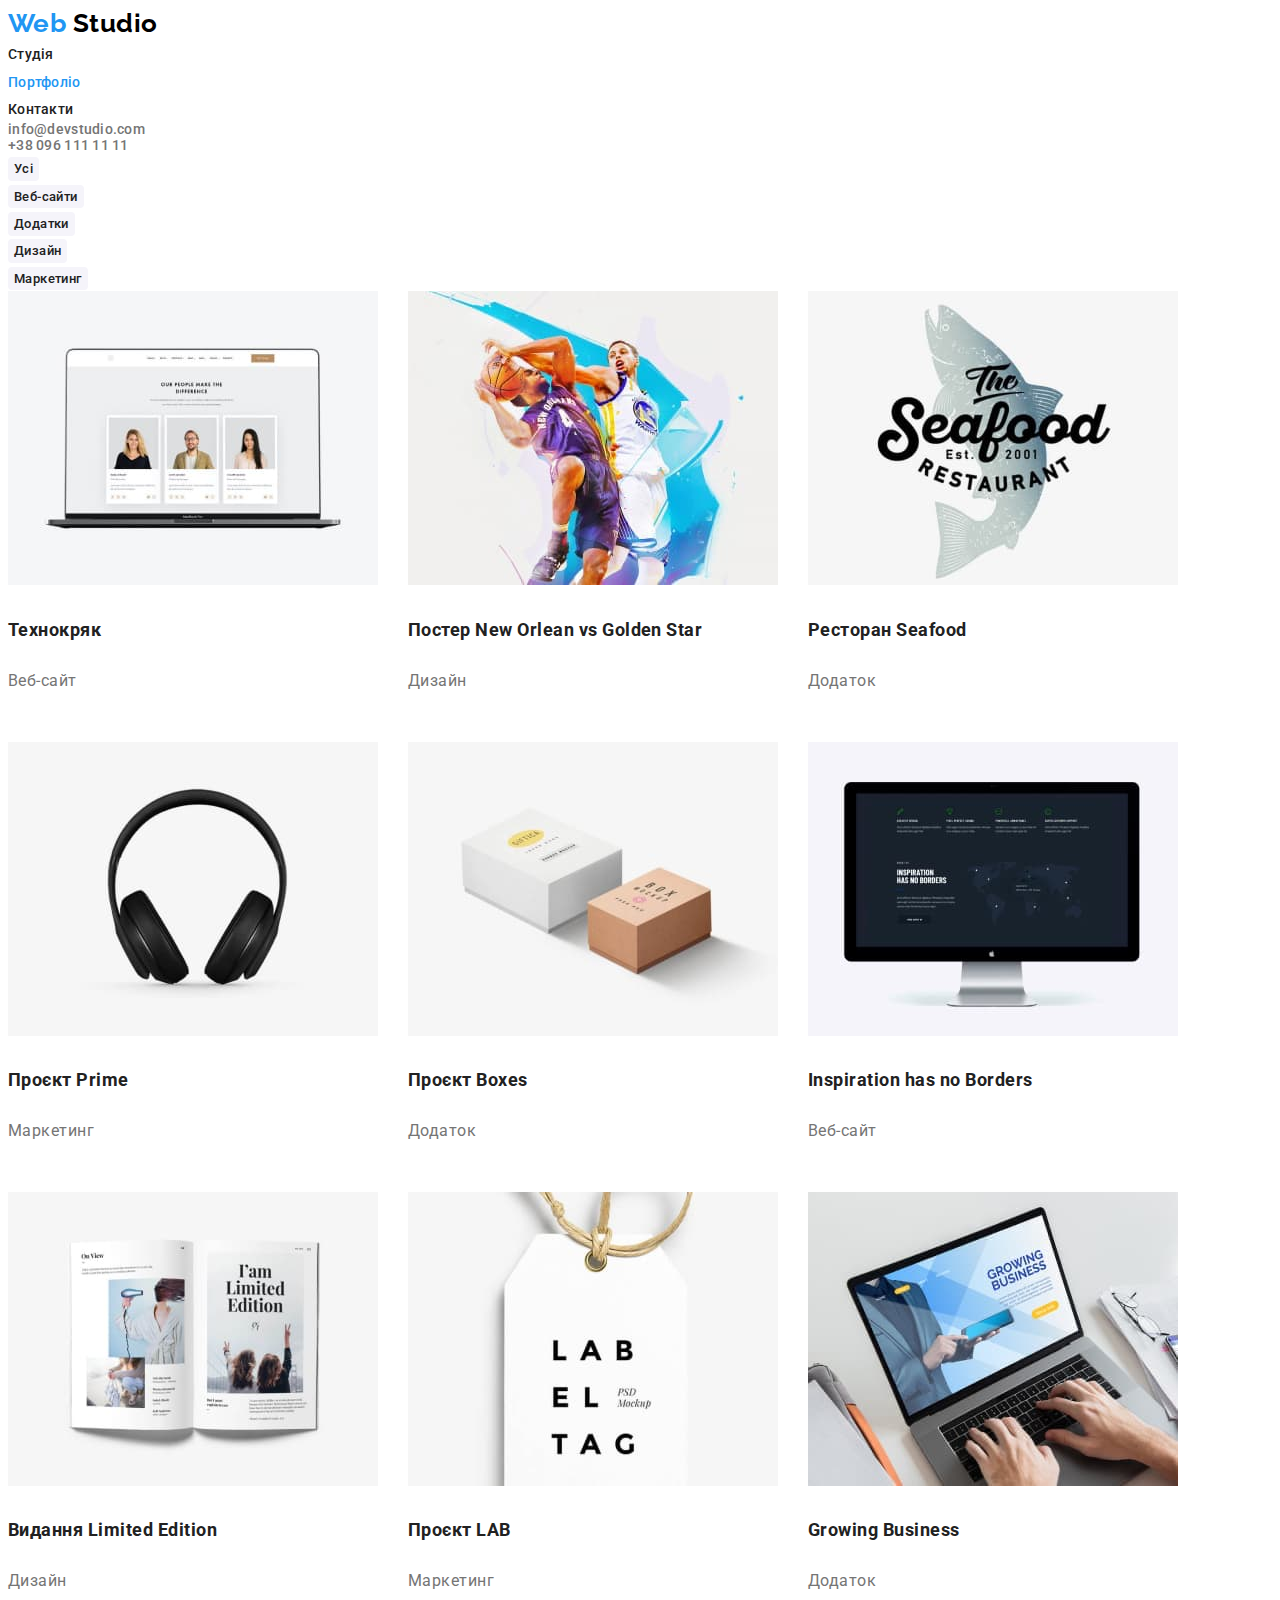
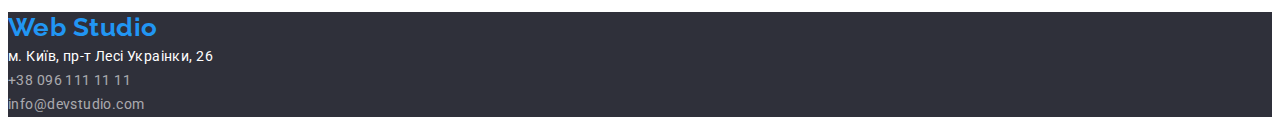
==== portfolio.html @ 9c24e6f2 "add files from hw-02" ====
<!DOCTYPE html>
<html lang="uk">
  <head>
    <meta charset="UTF-8" />
    <meta http-equiv="X-UA-Compatible" content="IE=edge" />
    <meta name="viewport" content="width=device-width, initial-scale=1.0" />
    <title>Web Studio</title>
    <link rel="stylesheet" href="./css/styles.css" />
    <link rel="preconnect" href="https://fonts.googleapis.com" />
    <link rel="preconnect" href="https://fonts.gstatic.com" crossorigin />
    <link
      href="https://fonts.googleapis.com/css2?family=Raleway:wght@700&family=Roboto:wght@400;500;700;900&display=swap"
      rel="stylesheet" />
  </head>

  <body>
    <header>
      <nav class="portfolio-main-nav">
        <a href="./index.html" lang="en" class="logo link">
          Web
          <span class="logo-header">Studio</span>
        </a>
        <ul class="main-nav list">
          <li>
            <a href="./index.html" class="nav-link link">Студія</a>
          </li>
          <li>
            <a href="./portfolio.html" class="nav-link link current">
              Портфоліо
            </a>
          </li>
          <li>
            <a href="#" class="nav-link link">Контакти</a>
          </li>
        </ul>
      </nav>
      <ul class="header-contacts list">
        <li>
          <a
            href="mailto:info@devstudio.com"
            lang="en"
            class="header-contacts link">
            info@devstudio.com
          </a>
        </li>
        <li>
          <a href="tel:+380961111111" class="header-contacts link">
            +38 096 111 11 11
          </a>
        </li>
      </ul>
    </header>

    <main>
      <!-- Nav-buttons -->
      <section>
        <h2 class="visually-hidden">Пошук за категоріями</h2>
        <ul class="list">
          <li><button type="button" class="nav-buttons">Усі</button></li>
          <li><button type="button" class="nav-buttons">Веб-сайти</button></li>
          <li><button type="button" class="nav-buttons">Додатки</button></li>
          <li><button type="button" class="nav-buttons">Дизайн</button></li>
          <li><button type="button" class="nav-buttons">Маркетинг</button></li>
        </ul>
      </section>

      <!-- Poftfolio items -->
      <section class="items">
        <h2 class="visually-hidden">Категорії портфоліо</h2>
        <ul class="list card-items">
          <li>
            <img
              src="./images/technokryak.jpg"
              alt="Відкрита сторінка веб сайту на екрані ноутбука"
              width="370" />
            <h3 class="items-title">Технокряк</h3>
            <p class="items-description">Веб-сайт</p>
          </li>
          <li>
            <img
              src="./images/poster_new_orlean.jpg"
              alt="Два баскетболісти в процесі гри"
              width="370" />
            <h3 class="items-title">Постер New Orlean vs Golden Star</h3>
            <p class="items-description">Дизайн</p>
          </li>
          <li>
            <img
              src="./images/seafood.jpg"
              alt="Логотип ресторану морської кухні"
              width="370" />
            <h3 class="items-title">Ресторан Seafood</h3>
            <p class="items-description">Додаток</p>
          </li>
          <li>
            <img src="./images/prime.jpg" alt="Навушники" width="370" />
            <h3 class="items-title">Проєкт Prime</h3>
            <p class="items-description">Маркетинг</p>
          </li>
          <li>
            <img src="./images/boxes.jpg" alt="Дві коробки" width="370" />
            <h3 class="items-title">Проєкт Boxes</h3>
            <p class="items-description">Додаток</p>
          </li>
          <li>
            <img
              src="./images/inspiration.jpg"
              alt="Веб-сайт на екрані ком'ютера"
              width="370" />
            <h3 class="items-title">Inspiration has no Borders</h3>
            <p class="items-description">Веб-сайт</p>
          </li>
          <li>
            <img
              src="./images/limited_edition.jpg"
              alt="Відкрита книга з картинками і текстом"
              width="370" />
            <h3 class="items-title">Видання Limited Edition</h3>
            <p class="items-description">Дизайн</p>
          </li>
          <li>
            <img src="./images/lab.jpg" alt="Брелок" width="370" />
            <h3 class="items-title">Проєкт LAB</h3>
            <p class="items-description">Маркетинг</p>
          </li>
          <li>
            <img
              src="./images/growing_business.jpg"
              alt="Руки на клавіатурі ноутбука"
              width="370" />
            <h3 class="items-title">Growing Business</h3>
            <p class="items-description">Додаток</p>
          </li>
        </ul>
      </section>
    </main>

    <!-- Footer -->
    <footer class="footer">
      <a href="./index.html" lang="en" class="logo link">
        Web
        <span class="logo-footer">Studio</span>
      </a>
      <address>
        <ul class="footer-contacts list">
          <li>
            <a
              href="https://goo.gl/maps/CPtrU1FHBa2aNyZL9"
              target="_blank"
              rel="noopener noreferrer nofollow"
              class="footer-contacts link">
              <span class="adress-footer">м. Київ, пр-т Лесі Украінки, 26</span>
            </a>
          </li>
          <li>
            <a href="tel:+380961111111" class="footer-contacts link">
              +38 096 111 11 11
            </a>
          </li>
          <li>
            <a
              href="mailto:info@devstudio.com"
              lang="en"
              class="footer-contacts link">
              info@devstudio.com
            </a>
          </li>
        </ul>
      </address>
    </footer>
  </body>
</html>
---- css/styles.css ----
:root {
    /* colors */
    --acsent-color: #2196F3;
    --main-text-color: #757575;
    --secondary-text-color: #212121;
    --white-color: #FFFFFF;
    --black-color: #000000;
    --footer-contacts-color: rgba(255, 255, 255, 0.6);
    --hero-button-acsent: #188CE8;
    --hero-button-shadow: 0px 4px 4px rgba(0, 0, 0, 0.15); 
    --portfolio-nav-buttons-shadow: 0px 3px 1px rgba(0, 0, 0, 0.1),
    0px 1px 2px rgba(0, 0, 0, 0.08), 0px 2px 2px rgba(0, 0, 0, 0.12);
    /* background-colors */
    --main-bgr: #FFFFFF;
    --secondary-bgr: #F5F4FA;
    --hero-bgr: #2F303A;
    /* primery fonts */
    --primery-fonts: 'Roboto', sans-serif;
    --logo-fonts: 'Raleway', sans-serif;
}

.link {
    font-style: normal;
    text-decoration: none;
    color: var(--secondary-text-color);
}

.list {
    list-style: none;
    padding: 0;
    margin: 0;
}

body {
    background-color: var(--main-bgr);
    color: var(--main-text-color);
    font-family: var(--primery-fonts);
    font-size: 16px;
    line-height: 1.71;
    letter-spacing: 0.03em;
}

/* Logo */
.logo {
    color: var(--acsent-color);
    font-family: var(--logo-fonts);
    font-weight: 700;
    font-size: 26px;
    line-height: 1.19;
    text-decoration: none;
}

.logo-header {
    color: var(--black-color);
}
/* Navigation Heder */

.nav-link {
    font-family: var(--primery-fonts);
    font-weight: 500;
    font-size: 14px;
    line-height: 1.14;
    letter-spacing: 0.02em;
}

.header-contacts {
    font-family: var(--primery-fonts);
    font-weight: 500;
    font-size: 14px;
    line-height: 1.14;
    letter-spacing: 0.02em;
    color: var(--main-text-color);
    cursor: pointer;
}

.nav-link:hover,
.nav-link:focus,
.header-contacts:focus,
.header-contacts:hover {
    color: var(--acsent-color);
}

.current {
    color: var(--acsent-color);
}

/* Hero */
.hero {
    background-color: var(--hero-bgr);
}

.hero-tittle {
    font-weight: 900;
    font-size: 44px;
    line-height: 1.36;
    text-align: center;
    letter-spacing: 0.06em;
    text-transform: uppercase;
    color: var(--white-color);
}

.hero-button {
    color: var(--white-color);
    font-family: var(--primery-fonts);
    letter-spacing: 0.03em;
    line-height: 1.9;

    background: var(--acsent-color);
    box-shadow: var(--hero-button-shadow);
    border-radius: 4px;
    border: none;
    cursor: pointer;
}

.hero-button:hover,
.hero-button:focus,
.hero-button:active {
    background: var(--hero-button-acsent);
    box-shadow: var(--hero-button-shadow);
    border-radius: 4px;
}

/* < !--Preferences --> */
.visually-hidden {
    position: absolute;
    white-space: nowrap;
    width: 1px;
    height: 1px;
    overflow: hidden;
    border: 0;
    padding: 0;
    clip: rect(0 0 0 0);
    clip-path: inset(50%);
    margin: -1px;
}

.preferences-title {
    font-size: 14px;
    line-height: 1.14;
    text-transform: uppercase;
    color: var(--secondary-text-color);
}

.preferences-details {
    font-size: 14px;
}

.prferences-list,
.projects-list,
.team-list {
    display: flex;
    flex-wrap: wrap;
    gap: 30px;
}

/* our-team section */
.team {
    background-color: var(--secondary-bgr);
}

.projects-title,
.team-title {
    font-size: 36px;
    text-align: center;
    color: var(--secondary-text-color);
}

.name {
    font-weight: 500;
    line-height: 1.19;
    color: var(--secondary-text-color);
}

.position {
    line-height: 1.19;
    color: var(--main-text-color);
}

.footer {
    background-color: var(--hero-bgr);
}

.footer-contacts {
    font-family: var(--primery-fonts);
    font-weight: 400;
    font-size: 14px;
    line-height: 1.71;
    letter-spacing: 0.03em;
    color: var(--footer-contacts-color);
    text-decoration: none;
    list-style: none;
}

.footer-contacts:hover,
.footer-contacts:focus {
    color: var(--acsent-color);
}

.adress-footer {
    color: var(--white-color);
}

.adress-footer:hover,
.adress-footer:focus {
    color: var(--acsent-color);
}

/* Portfolio page */
.portfolio-main-nav,
.header-contacts {
    background-color: var(--white-color);
}

.nav-buttons {
    font-family: var(--primery-fonts);
    font-weight: 500;
    line-height: 1.62;
    letter-spacing: 0.03em;
    color: var(--secondary-text-color);
    background: var(--secondary-bgr);
    border: none;
    border-radius: 4px;
}

.nav-buttons:hover,
.nav-buttons:focus {
    background-color: var(--acsent-color);
    color: var(--white-color);
    box-shadow: var(--portfolio-nav-buttons-shadow);
    border-radius: 4px;
}

.items-title {
    font-size: 18px;
    line-height: 2;
    color: var(--secondary-text-color);
}

.items-description {
    line-height: 1.88;
}

.card-items {
    display: flex;
    flex-wrap: wrap;
    gap: 30px;
}
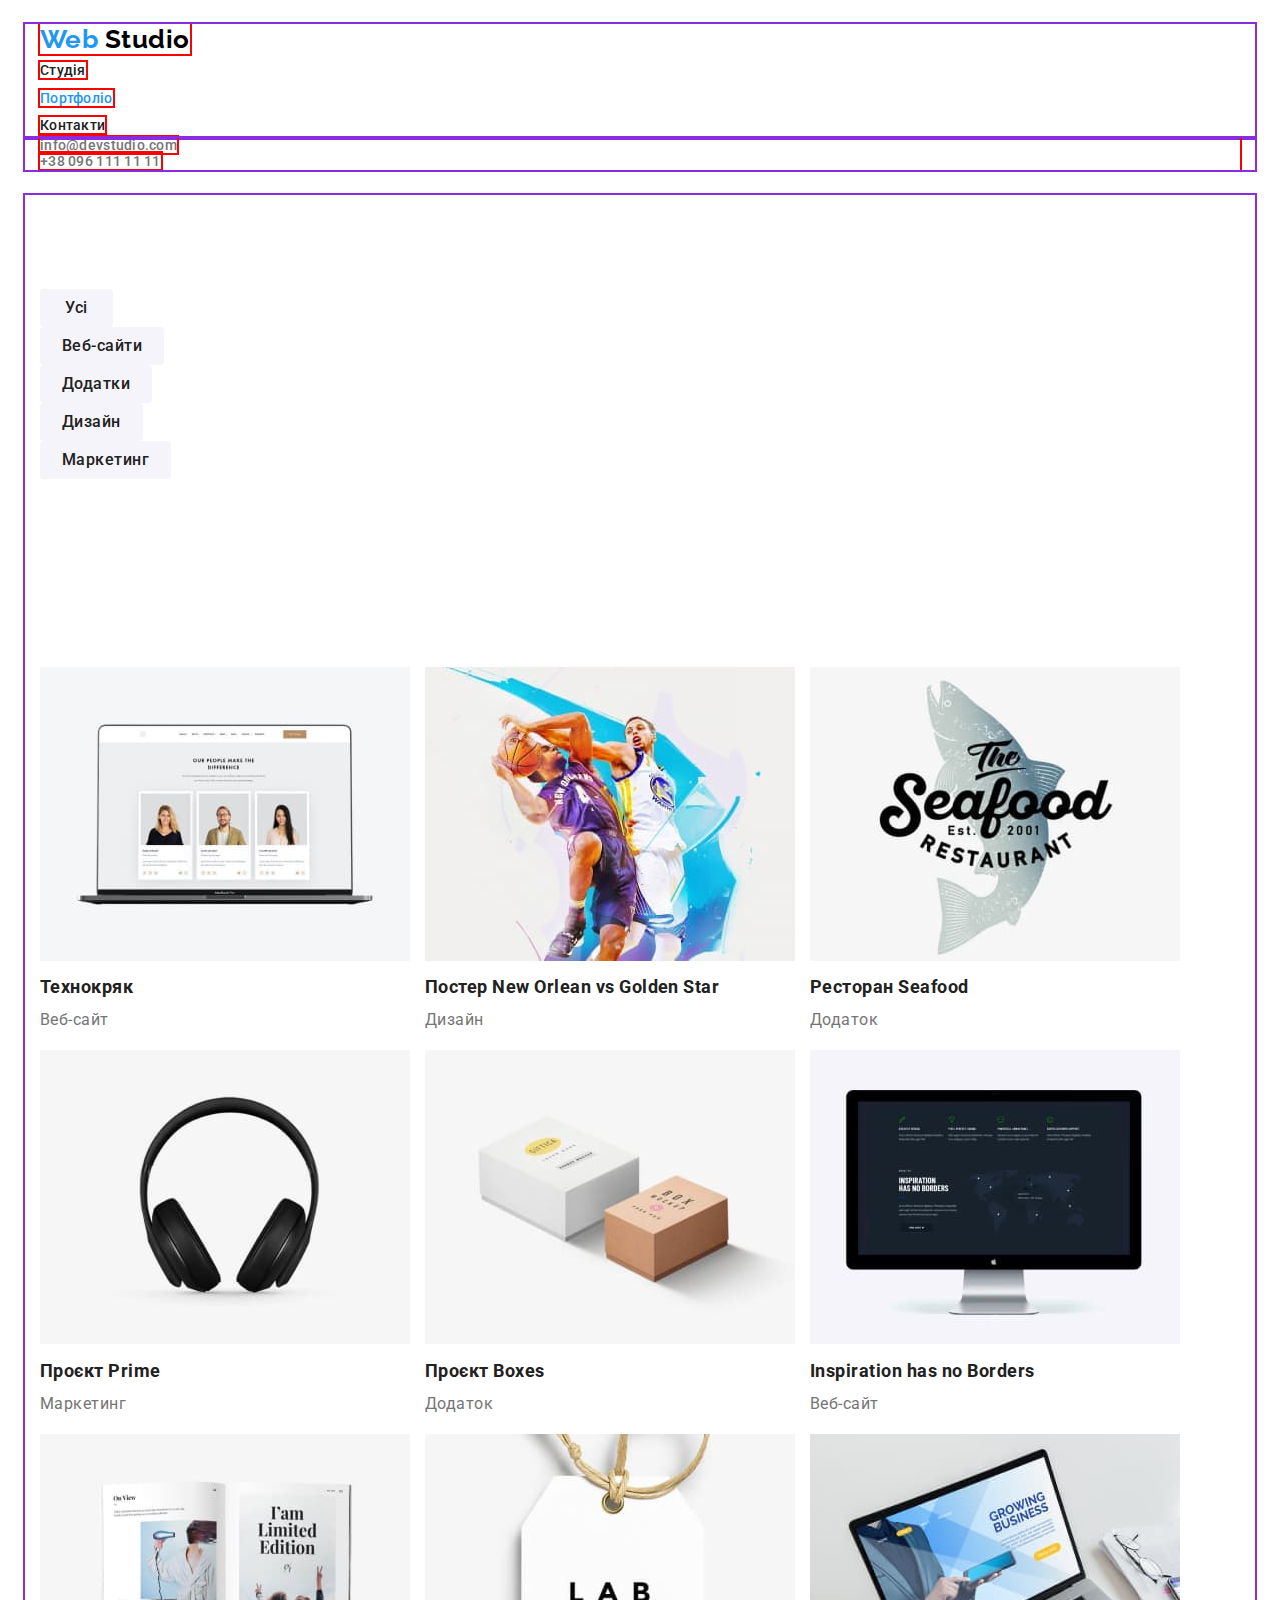
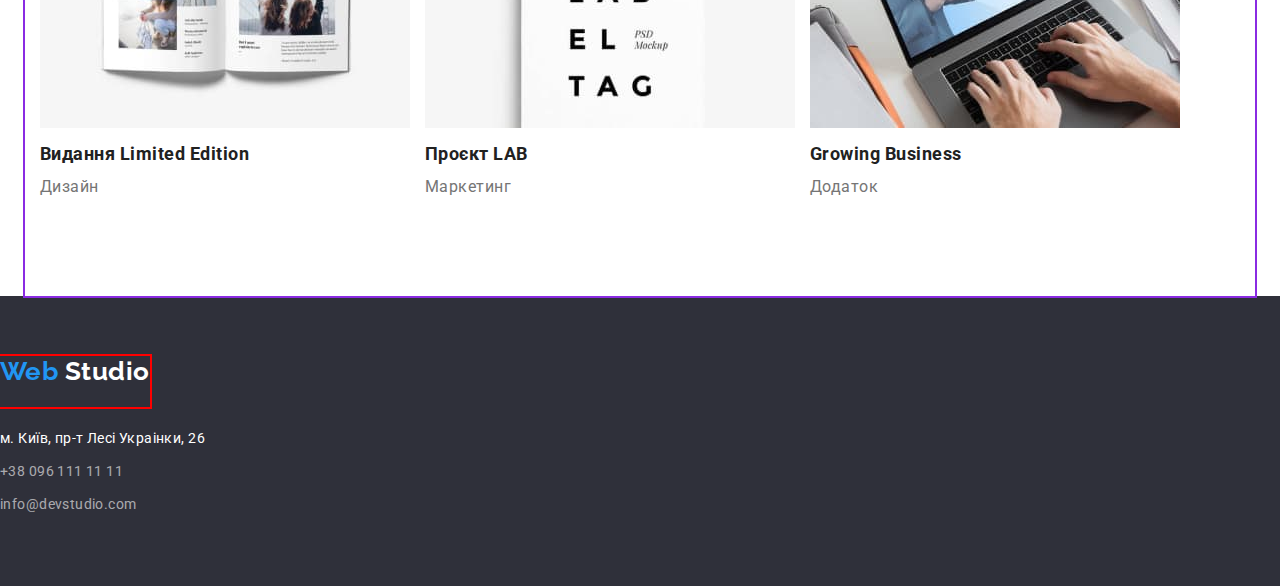
==== commit c0d8a206: "add correct mar&pad for 1st.page" ====
--- a/portfolio.html
+++ b/portfolio.html
@@ -5,16 +5,18 @@
     <meta http-equiv="X-UA-Compatible" content="IE=edge" />
     <meta name="viewport" content="width=device-width, initial-scale=1.0" />
     <title>Web Studio</title>
-    <link rel="stylesheet" href="./css/styles.css" />
     <link rel="preconnect" href="https://fonts.googleapis.com" />
     <link rel="preconnect" href="https://fonts.gstatic.com" crossorigin />
     <link
       href="https://fonts.googleapis.com/css2?family=Raleway:wght@700&family=Roboto:wght@400;500;700;900&display=swap"
       rel="stylesheet" />
+      <link rel="stylesheet" href="https://cdnjs.cloudflare.com/ajax/libs/modern-normalize/1.1.0/modern-normalize.min.css">
+      <link rel="stylesheet" href="./css/styles.css" />
   </head>
 
   <body>
-    <header>
+    <header class="pade-header">
+      <div class="container">
       <nav class="portfolio-main-nav">
         <a href="./index.html" lang="en" class="logo link">
           Web
@@ -34,6 +36,8 @@
           </li>
         </ul>
       </nav>
+    </div>
+    <div class="container">
       <ul class="header-contacts list">
         <li>
           <a
@@ -49,11 +53,13 @@
           </a>
         </li>
       </ul>
+    </div>
     </header>
 
+    <div class="container">
     <main>
       <!-- Nav-buttons -->
-      <section>
+      <section class="section">
         <h2 class="visually-hidden">Пошук за категоріями</h2>
         <ul class="list">
           <li><button type="button" class="nav-buttons">Усі</button></li>
@@ -65,7 +71,7 @@
       </section>
 
       <!-- Poftfolio items -->
-      <section class="items">
+      <section class="items section">
         <h2 class="visually-hidden">Категорії портфоліо</h2>
         <ul class="list card-items">
           <li>
@@ -134,13 +140,15 @@
         </ul>
       </section>
     </main>
+  </div>
 
     <!-- Footer -->
     <footer class="footer">
-      <a href="./index.html" lang="en" class="logo link">
+      <a href="./index.html" lang="en" class="logo link footer-log">
         Web
-        <span class="logo-footer">Studio</span>
+        <span class="logo-footer footer-log">Studio</span>
       </a>
+
       <address>
         <ul class="footer-contacts list">
           <li>
--- a/css/styles.css
+++ b/css/styles.css
@@ -17,6 +17,18 @@
     /* primery fonts */
     --primery-fonts: 'Roboto', sans-serif;
     --logo-fonts: 'Raleway', sans-serif;
+    --person-card-shedow: 0px 1px 3px rgba(0, 0, 0, 0.12), 0px 1px 1px rgba(0, 0, 0, 0.14), 0px 2px 1px rgba(0, 0, 0, 0.2);
+}
+h1,
+h2,
+h3,
+h4,
+h5,
+h6,
+p,
+ul {
+   margin: 0;
+   padding: 0;
 }
 
 .link {
@@ -27,8 +39,6 @@
 
 .list {
     list-style: none;
-    padding: 0;
-    margin: 0;
 }
 
 body {
@@ -39,8 +49,26 @@
     line-height: 1.71;
     letter-spacing: 0.03em;
 }
+.container {
+    width: 1230px;
+    padding-left: 15px;
+    padding-right: 15px;
+    margin: 0 auto;
+    outline: 2px solid blueviolet;
+}
+.section {
+    padding-top: 94px;
+    padding-bottom: 94px;
+}
+.section-no-padding {
+    padding-top: 0px;
+    padding-bottom: 66px;
+}
 
 /* Logo */
+.pade-header{
+    padding: 24px 0 25px;}
+
 .logo {
     color: var(--acsent-color);
     font-family: var(--logo-fonts);
@@ -48,11 +76,16 @@
     font-size: 26px;
     line-height: 1.19;
     text-decoration: none;
+    outline: 2px solid red;
 }
 
 .logo-header {
     color: var(--black-color);
 }
+
+.logo-footer {
+    color: var(--main-bgr);
+}
 /* Navigation Heder */
 
 .nav-link {
@@ -61,6 +94,7 @@
     font-size: 14px;
     line-height: 1.14;
     letter-spacing: 0.02em;
+    outline: 2px solid red;
 }
 
 .header-contacts {
@@ -71,6 +105,7 @@
     letter-spacing: 0.02em;
     color: var(--main-text-color);
     cursor: pointer;
+    outline: 2px solid red;
 }
 
 .nav-link:hover,
@@ -87,23 +122,28 @@
 /* Hero */
 .hero {
     background-color: var(--hero-bgr);
+    text-align: center;
 }
 
 .hero-tittle {
+    margin-bottom: 30px;
     font-weight: 900;
     font-size: 44px;
     line-height: 1.36;
-    text-align: center;
     letter-spacing: 0.06em;
     text-transform: uppercase;
     color: var(--white-color);
 }
 
 .hero-button {
+    padding: 10px 32px;
+    min-width: 216px;
+    display: inline-block;
     color: var(--white-color);
     font-family: var(--primery-fonts);
-    letter-spacing: 0.03em;
+    letter-spacing: 0.06em;
     line-height: 1.9;
+    text-align: center;
 
     background: var(--acsent-color);
     box-shadow: var(--hero-button-shadow);
@@ -135,6 +175,7 @@
 }
 
 .preferences-title {
+    margin-bottom: 10px;
     font-size: 14px;
     line-height: 1.14;
     text-transform: uppercase;
@@ -160,24 +201,49 @@
 
 .projects-title,
 .team-title {
+    margin-bottom: 50px;
     font-size: 36px;
     text-align: center;
     color: var(--secondary-text-color);
 }
 
+.container-personal-card {
+padding-bottom: 30px;
+width: 270px;
+height: 368px;
+background: var(--main-bgr);
+box-shadow: var(--person-card-shedow);
+border-radius: 0px 0px 4px 4px;
+}
+
+.container-personal-card img{
+    margin-bottom: 30px;
+}
+
 .name {
+    margin-bottom: 10px;
     font-weight: 500;
     line-height: 1.19;
+    text-align: center;
     color: var(--secondary-text-color);
 }
 
 .position {
     line-height: 1.19;
+    text-align: center;
     color: var(--main-text-color);
 }
 
 .footer {
+    padding: 60px 0 60px;
     background-color: var(--hero-bgr);
+}
+.footer-log {
+    display: inline-block;
+    margin-bottom: 20px;
+}
+.footer-contacts.list li {
+    margin-bottom: 9px;
 }
 
 .footer-contacts {
@@ -212,11 +278,16 @@
 }
 
 .nav-buttons {
+    padding: 6px 22px;
+    min-width: 73px;
+    display: inline-block;
     font-family: var(--primery-fonts);
     font-weight: 500;
+    font-size: 16px;
     line-height: 1.62;
     letter-spacing: 0.03em;
     color: var(--secondary-text-color);
+    text-align: center;
     background: var(--secondary-bgr);
     border: none;
     border-radius: 4px;
@@ -224,6 +295,7 @@
 
 .nav-buttons:hover,
 .nav-buttons:focus {
+    padding: 6px 25px;
     background-color: var(--acsent-color);
     color: var(--white-color);
     box-shadow: var(--portfolio-nav-buttons-shadow);
@@ -243,5 +315,5 @@
 .card-items {
     display: flex;
     flex-wrap: wrap;
-    gap: 30px;
+    gap: 15px;
 }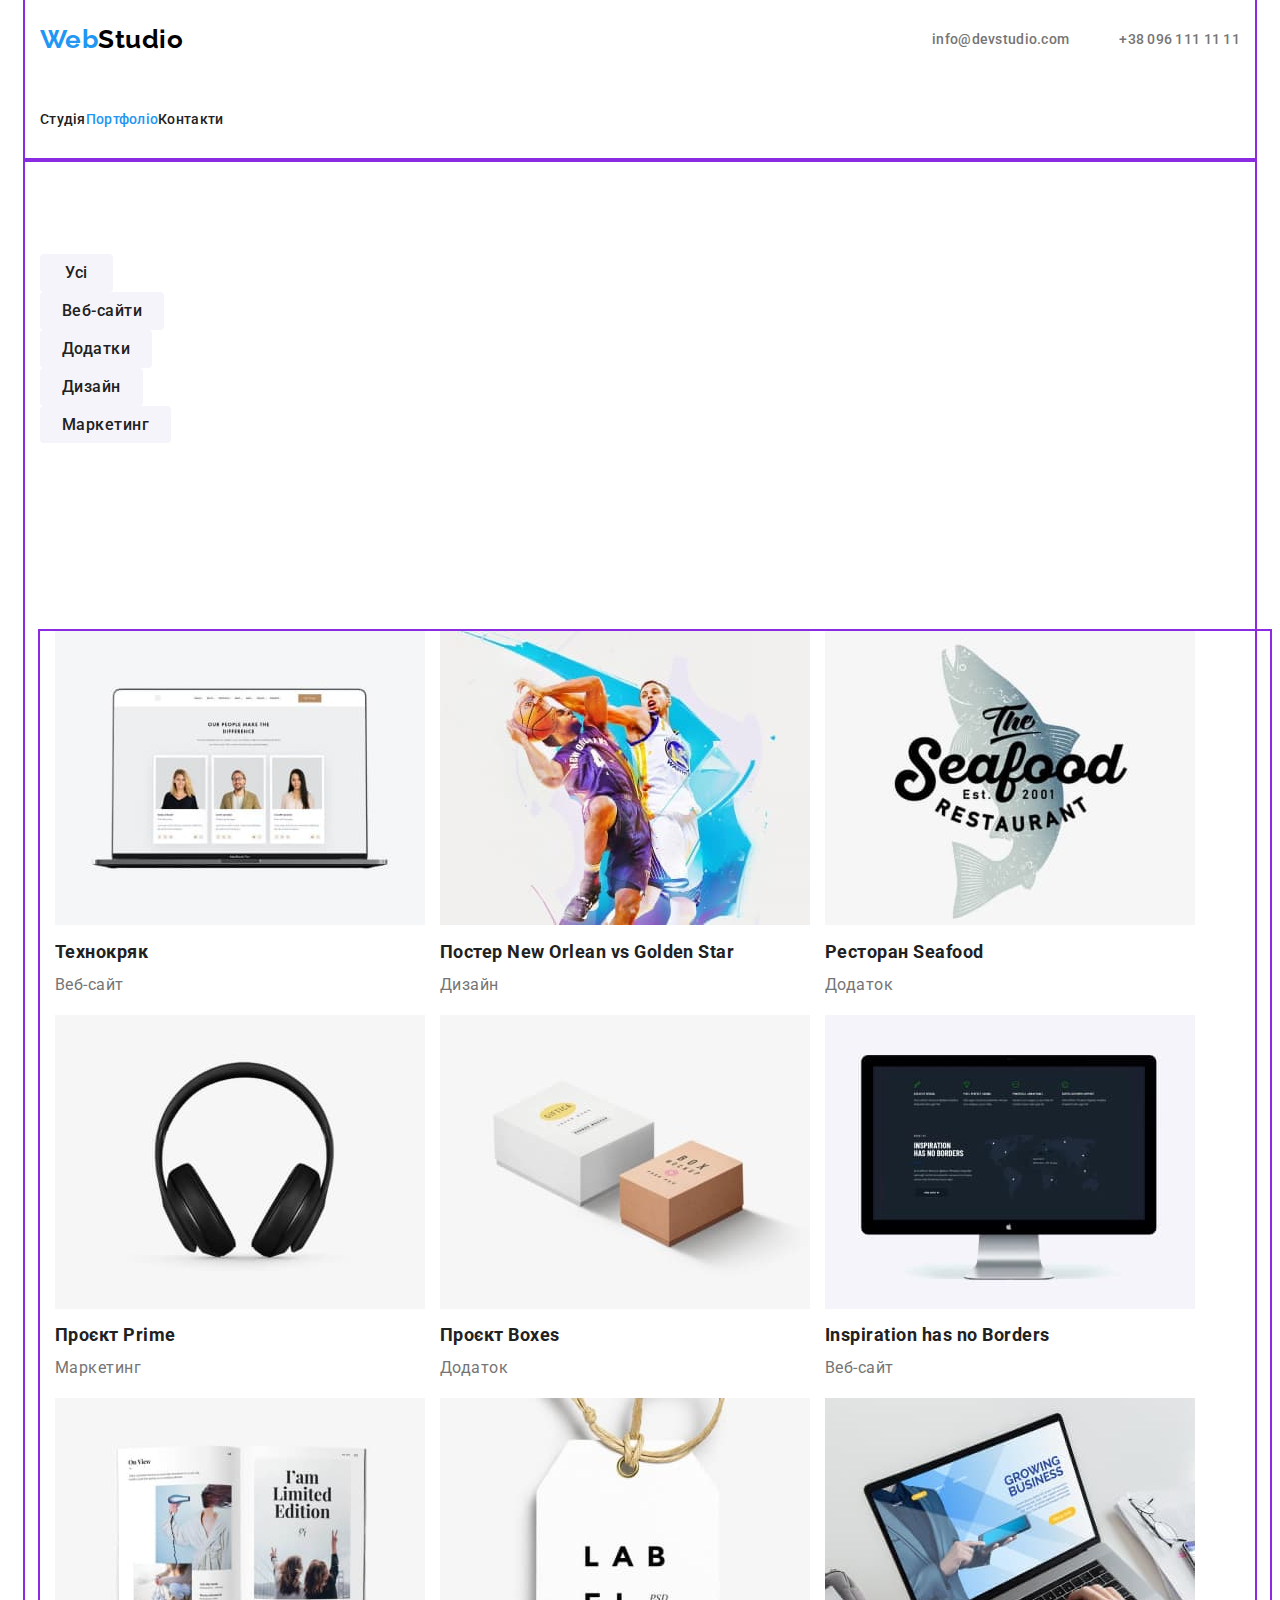
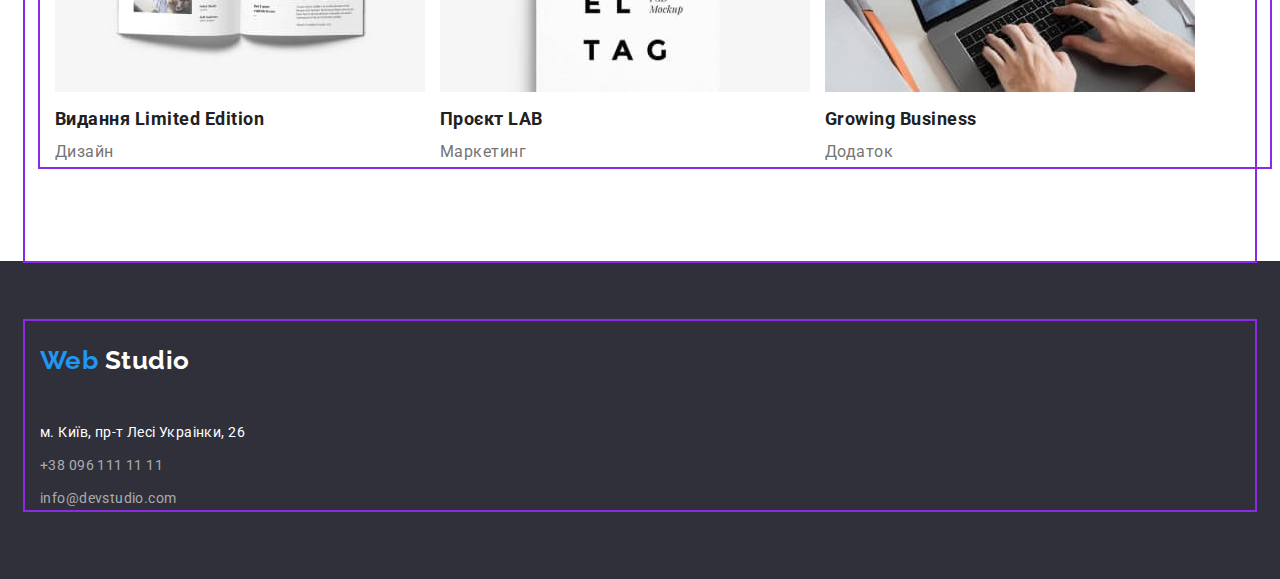
==== commit 6256b0ea: "added flex stale for 1-st page" ====
--- a/portfolio.html
+++ b/portfolio.html
@@ -16,7 +16,7 @@
 
   <body>
     <header class="pade-header">
-      <div class="container">
+      <div class="container main-nav">
       <nav class="portfolio-main-nav">
         <a href="./index.html" lang="en" class="logo link">
           Web
@@ -36,19 +36,15 @@
           </li>
         </ul>
       </nav>
-    </div>
-    <div class="container">
+    
       <ul class="header-contacts list">
-        <li>
-          <a
-            href="mailto:info@devstudio.com"
+        <li class="item"><a href="mailto:info@devstudio.com"
             lang="en"
             class="header-contacts link">
             info@devstudio.com
           </a>
         </li>
-        <li>
-          <a href="tel:+380961111111" class="header-contacts link">
+        <li class="item"><a href="tel:+380961111111" class="header-contacts link">
             +38 096 111 11 11
           </a>
         </li>
@@ -72,6 +68,7 @@
 
       <!-- Poftfolio items -->
       <section class="items section">
+        <div class="container">
         <h2 class="visually-hidden">Категорії портфоліо</h2>
         <ul class="list card-items">
           <li>
@@ -138,17 +135,18 @@
             <p class="items-description">Додаток</p>
           </li>
         </ul>
+      </div>
       </section>
     </main>
   </div>
 
     <!-- Footer -->
     <footer class="footer">
+      <div class="container">
       <a href="./index.html" lang="en" class="logo link footer-log">
         Web
-        <span class="logo-footer footer-log">Studio</span>
+        <span class="logo-footer">Studio</span>
       </a>
-
       <address>
         <ul class="footer-contacts list">
           <li>
@@ -175,6 +173,7 @@
           </li>
         </ul>
       </address>
+    </div>
     </footer>
   </body>
 </html>
--- a/css/styles.css
+++ b/css/styles.css
@@ -5,6 +5,7 @@
     --secondary-text-color: #212121;
     --white-color: #FFFFFF;
     --black-color: #000000;
+    --border-btm: #ECECEC;
     --footer-contacts-color: rgba(255, 255, 255, 0.6);
     --hero-button-acsent: #188CE8;
     --hero-button-shadow: 0px 4px 4px rgba(0, 0, 0, 0.15); 
@@ -56,48 +57,55 @@
     margin: 0 auto;
     outline: 2px solid blueviolet;
 }
+
 .section {
     padding-top: 94px;
     padding-bottom: 94px;
 }
-.section-no-padding {
-    padding-top: 0px;
-    padding-bottom: 66px;
-}
-
 /* Logo */
-.pade-header{
-    padding: 24px 0 25px;}
+.logo-container {
+    display: flex;
+    margin-right: 93px;
+}
 
 .logo {
+    display: flex;
+    padding-top: 24px;
+    padding-bottom: 25px;
+    
     color: var(--acsent-color);
     font-family: var(--logo-fonts);
     font-weight: 700;
     font-size: 26px;
     line-height: 1.19;
     text-decoration: none;
-    outline: 2px solid red;
 }
 
 .logo-header {
     color: var(--black-color);
 }
-
-.logo-footer {
-    color: var(--main-bgr);
-}
 /* Navigation Heder */
 
 .nav-link {
+    display: block;
+    padding-top: 32px;
+    padding-bottom: 32px;
+    
     font-family: var(--primery-fonts);
     font-weight: 500;
     font-size: 14px;
     line-height: 1.14;
     letter-spacing: 0.02em;
-    outline: 2px solid red;
+}
+.main-nav {
+    display: flex;
+}
+.main-nav .item:not(:last-child) {
+margin-right: 50px;
 }
 
 .header-contacts {
+    display: flex;
     font-family: var(--primery-fonts);
     font-weight: 500;
     font-size: 14px;
@@ -105,8 +113,8 @@
     letter-spacing: 0.02em;
     color: var(--main-text-color);
     cursor: pointer;
-    outline: 2px solid red;
-}
+}
+
 
 .nav-link:hover,
 .nav-link:focus,
@@ -117,6 +125,24 @@
 
 .current {
     color: var(--acsent-color);
+}
+
+.header-contacts.list .item:not(:last-child) {
+margin-right: 50px;
+}
+.header-contacts.list {
+    margin-left: auto;
+}
+.header-contacts.link {
+    display: block;
+    padding-top: 32px;
+    padding-bottom: 32px;
+}
+
+.main-nav-studio {
+    display: flex;
+    align-items: center;
+    border-bottom: 1px solid var(--border-btm);
 }
 
 /* Hero */
@@ -186,13 +212,36 @@
     font-size: 14px;
 }
 
-.prferences-list,
-.projects-list,
-.team-list {
+.list.prferences-list {
     display: flex;
     flex-wrap: wrap;
-    gap: 30px;
-}
+    margin-left: auto;
+    margin-right: auto;
+}
+
+.prferences-list .item {
+    width: 270px;
+    background-color: aqua;
+}
+.list.prferences-list .item:not(:last-child) {
+    margin-right: 30px;
+    }
+    /* Our-projects section */
+    .projects.section-no-padding {
+        padding-top: 0px;
+        padding-bottom: 66px;
+    }
+.list.projects-list {
+    display: flex;
+    flex-wrap: wrap;
+    margin-left: auto;
+    margin-right: auto;
+   
+}
+
+.list.projects-list .items:not(:last-child) {
+    margin-right: 30px;
+    }
 
 /* our-team section */
 .team {
@@ -238,6 +287,9 @@
     padding: 60px 0 60px;
     background-color: var(--hero-bgr);
 }
+.logo-footer {
+    color: var(--main-bgr);
+}
 .footer-log {
     display: inline-block;
     margin-bottom: 20px;
@@ -316,4 +368,7 @@
     display: flex;
     flex-wrap: wrap;
     gap: 15px;
-}+}
+.card-items:nth-child(3n) {
+    margin-right: 0;
+} 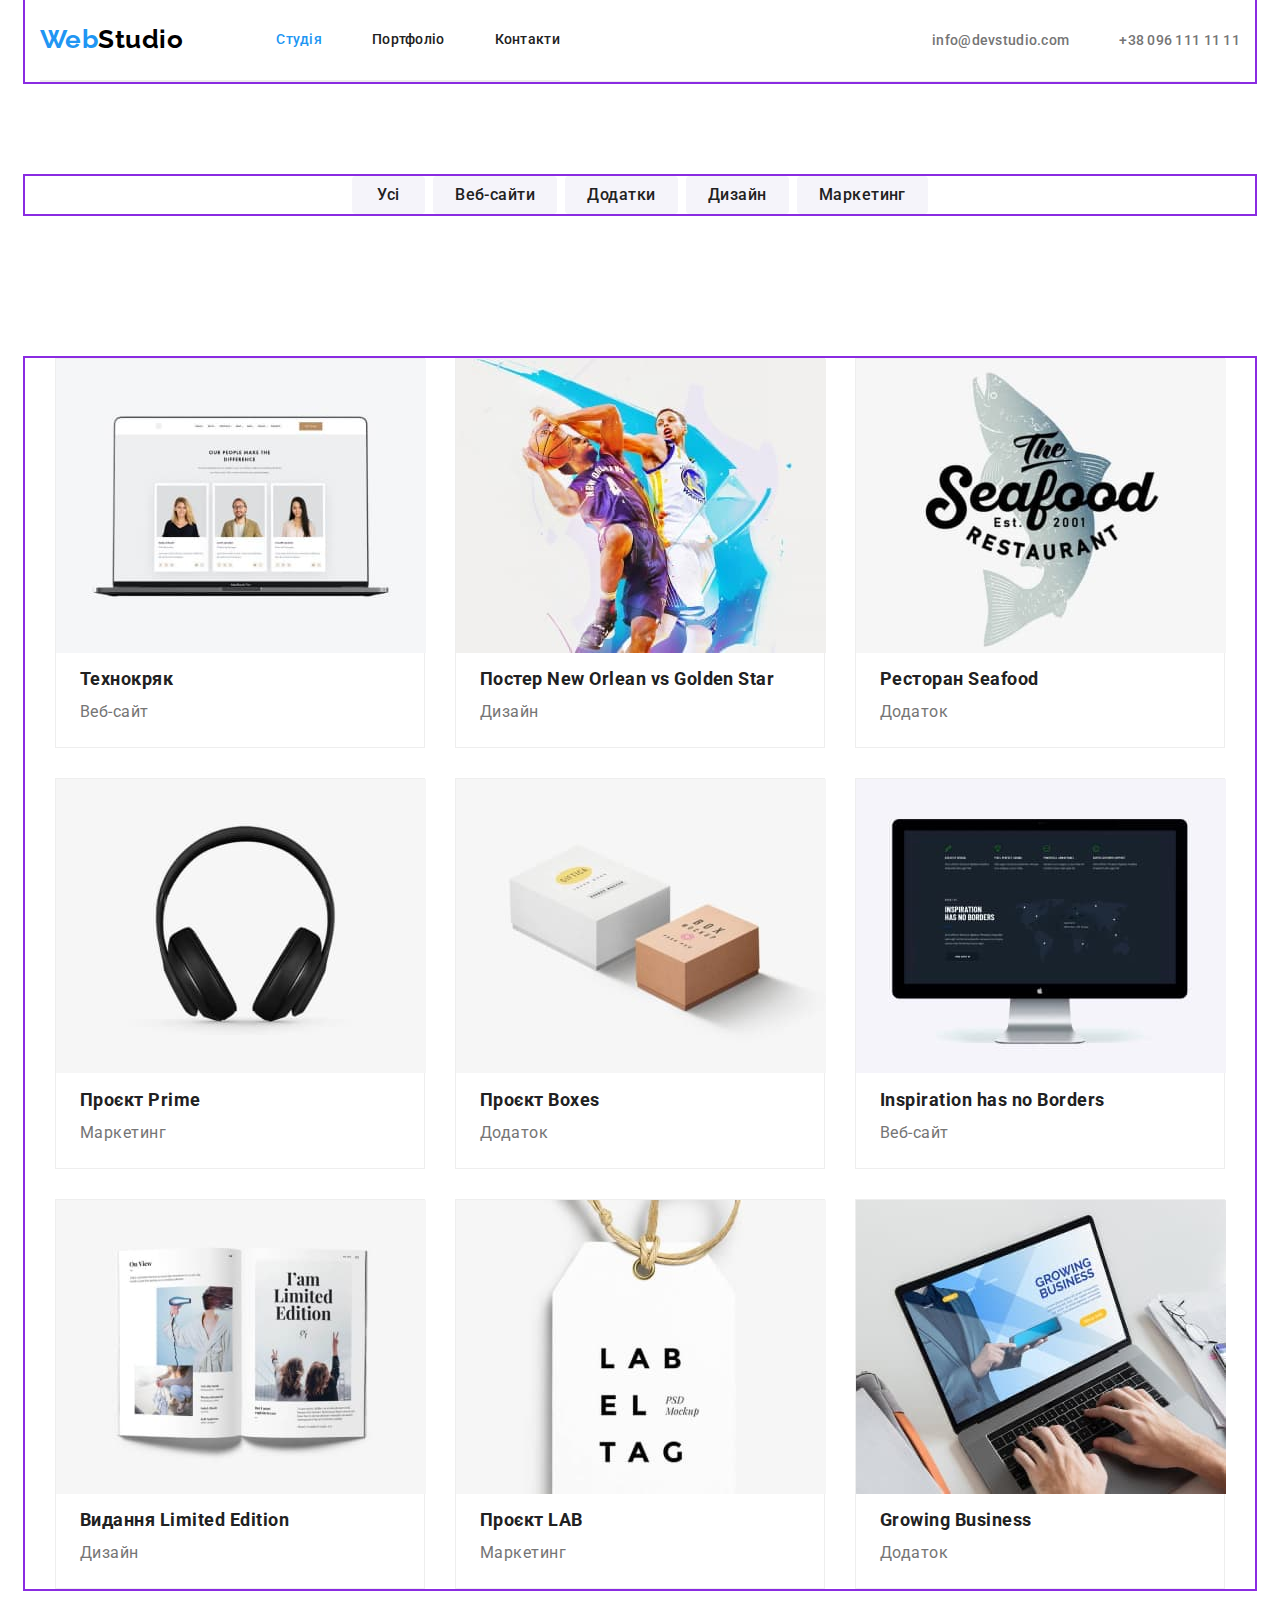
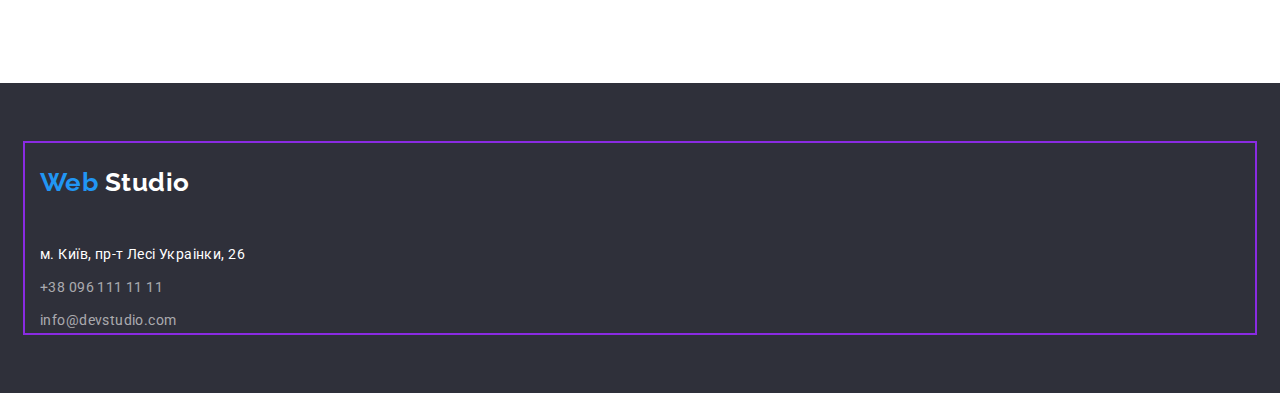
==== commit 5ce47368: "added flex position" ====
--- a/portfolio.html
+++ b/portfolio.html
@@ -1,179 +1,166 @@
 <!DOCTYPE html>
 <html lang="uk">
-  <head>
-    <meta charset="UTF-8" />
-    <meta http-equiv="X-UA-Compatible" content="IE=edge" />
-    <meta name="viewport" content="width=device-width, initial-scale=1.0" />
-    <title>Web Studio</title>
-    <link rel="preconnect" href="https://fonts.googleapis.com" />
-    <link rel="preconnect" href="https://fonts.gstatic.com" crossorigin />
-    <link
-      href="https://fonts.googleapis.com/css2?family=Raleway:wght@700&family=Roboto:wght@400;500;700;900&display=swap"
-      rel="stylesheet" />
-      <link rel="stylesheet" href="https://cdnjs.cloudflare.com/ajax/libs/modern-normalize/1.1.0/modern-normalize.min.css">
-      <link rel="stylesheet" href="./css/styles.css" />
-  </head>
 
-  <body>
-    <header class="pade-header">
-      <div class="container main-nav">
-      <nav class="portfolio-main-nav">
-        <a href="./index.html" lang="en" class="logo link">
-          Web
-          <span class="logo-header">Studio</span>
-        </a>
-        <ul class="main-nav list">
-          <li>
-            <a href="./index.html" class="nav-link link">Студія</a>
-          </li>
-          <li>
-            <a href="./portfolio.html" class="nav-link link current">
-              Портфоліо
+<head>
+  <meta charset="UTF-8" />
+  <meta http-equiv="X-UA-Compatible" content="IE=edge" />
+  <meta name="viewport" content="width=device-width, initial-scale=1.0" />
+  <title>Web Studio</title>
+  <link rel="preconnect" href="https://fonts.googleapis.com" />
+  <link rel="preconnect" href="https://fonts.gstatic.com" crossorigin />
+  <link href="https://fonts.googleapis.com/css2?family=Raleway:wght@700&family=Roboto:wght@400;500;700;900&display=swap"
+    rel="stylesheet" />
+  <link rel="stylesheet" href="https://cdnjs.cloudflare.com/ajax/libs/modern-normalize/1.1.0/modern-normalize.min.css">
+  <link rel="stylesheet" href="./css/styles.css" />
+</head>
+
+<body>
+  <header class="page-header">
+    <div class="container">
+      <div class="main-nav-studio">
+        <nav class="main-nav-studio">
+          <div class="logo-container">
+            <a href="./index.html" lang="en" class="logo link item">
+              Web
+              <span class="logo-header">Studio</span>
+            </a>
+          </div>
+
+          <ul class="main-nav list">
+            <li class="item">
+              <a href="./index.html" class="nav-link link current">Студія</a>
+            </li>
+            <li class="item">
+              <a href="./portfolio.html" class="nav-link link">Портфоліо</a>
+            </li>
+            <li class="item">
+              <a href="#" class="nav-link link">Контакти</a>
+            </li>
+          </ul>
+        </nav>
+
+        <ul class="header-contacts list">
+          <li class="item">
+            <a href="mailto:info@devstudio.com" lang="en" class="header-contacts link">
+              info@devstudio.com
             </a>
           </li>
-          <li>
-            <a href="#" class="nav-link link">Контакти</a>
+          <li class="item">
+            <a href="tel:+380961111111" class="header-contacts link">
+              +38 096 111 11 11
+            </a>
           </li>
         </ul>
-      </nav>
-    
-      <ul class="header-contacts list">
-        <li class="item"><a href="mailto:info@devstudio.com"
-            lang="en"
-            class="header-contacts link">
-            info@devstudio.com
-          </a>
-        </li>
-        <li class="item"><a href="tel:+380961111111" class="header-contacts link">
-            +38 096 111 11 11
-          </a>
-        </li>
-      </ul>
+      </div>
     </div>
-    </header>
+  </header>
 
-    <div class="container">
-    <main>
-      <!-- Nav-buttons -->
-      <section class="section">
+  <main>
+    <!-- Nav-buttons -->
+    <section class="section portfolio-nav">
+      <div class="container portfolio-nav-buttons">
         <h2 class="visually-hidden">Пошук за категоріями</h2>
-        <ul class="list">
-          <li><button type="button" class="nav-buttons">Усі</button></li>
-          <li><button type="button" class="nav-buttons">Веб-сайти</button></li>
-          <li><button type="button" class="nav-buttons">Додатки</button></li>
-          <li><button type="button" class="nav-buttons">Дизайн</button></li>
-          <li><button type="button" class="nav-buttons">Маркетинг</button></li>
+        <ul class="list nav-buttons-list">
+          <li class="item"><button type="button" class="nav-buttons">Усі</button></li>
+          <li class="item"><button type="button" class="nav-buttons">Веб-сайти</button></li>
+          <li class="item"><button type="button" class="nav-buttons">Додатки</button></li>
+          <li class="item"><button type="button" class="nav-buttons">Дизайн</button></li>
+          <li class="item"><button type="button" class="nav-buttons">Маркетинг</button></li>
         </ul>
-      </section>
+      </div>
+    </section>
 
-      <!-- Poftfolio items -->
-      <section class="items section">
-        <div class="container">
+    <!-- Poftfolio items -->
+    <section class="items section">
+      <div class="container">
         <h2 class="visually-hidden">Категорії портфоліо</h2>
         <ul class="list card-items">
-          <li>
-            <img
-              src="./images/technokryak.jpg"
-              alt="Відкрита сторінка веб сайту на екрані ноутбука"
-              width="370" />
-            <h3 class="items-title">Технокряк</h3>
-            <p class="items-description">Веб-сайт</p>
+          <li class="card-item">
+            <img src="./images/technokryak.jpg" alt="Відкрита сторінка веб сайту на екрані ноутбука" width="370" />
+            <div class="card-text">
+              <h3 class="items-title">Технокряк</h3>
+              <p class="items-description">Веб-сайт</p>
           </li>
-          <li>
-            <img
-              src="./images/poster_new_orlean.jpg"
-              alt="Два баскетболісти в процесі гри"
-              width="370" />
+          <li class="card-item">
+            <img src="./images/poster_new_orlean.jpg" alt="Два баскетболісти в процесі гри" width="370" />
             <h3 class="items-title">Постер New Orlean vs Golden Star</h3>
             <p class="items-description">Дизайн</p>
           </li>
-          <li>
-            <img
-              src="./images/seafood.jpg"
-              alt="Логотип ресторану морської кухні"
-              width="370" />
+          <li class="card-item">
+            <img src="./images/seafood.jpg" alt="Логотип ресторану морської кухні" width="370" />
             <h3 class="items-title">Ресторан Seafood</h3>
             <p class="items-description">Додаток</p>
           </li>
-          <li>
+          <li class="card-item">
             <img src="./images/prime.jpg" alt="Навушники" width="370" />
             <h3 class="items-title">Проєкт Prime</h3>
             <p class="items-description">Маркетинг</p>
           </li>
-          <li>
+          <li class="card-item">
             <img src="./images/boxes.jpg" alt="Дві коробки" width="370" />
             <h3 class="items-title">Проєкт Boxes</h3>
             <p class="items-description">Додаток</p>
           </li>
-          <li>
-            <img
-              src="./images/inspiration.jpg"
-              alt="Веб-сайт на екрані ком'ютера"
-              width="370" />
+          <li class="card-item">
+            <img src="./images/inspiration.jpg" alt="Веб-сайт на екрані ком'ютера" width="370" />
             <h3 class="items-title">Inspiration has no Borders</h3>
             <p class="items-description">Веб-сайт</p>
           </li>
-          <li>
-            <img
-              src="./images/limited_edition.jpg"
-              alt="Відкрита книга з картинками і текстом"
-              width="370" />
-            <h3 class="items-title">Видання Limited Edition</h3>
-            <p class="items-description">Дизайн</p>
+          <li class="card-item">
+            <img src="./images/limited_edition.jpg" alt="Відкрита книга з картинками і текстом" width="370" />
+            <div class="card-text">
+              <h3 class="items-title">Видання Limited Edition</h3>
+              <p class="items-description">Дизайн</p>
+            </div>
           </li>
-          <li>
+          <li class="card-item">
             <img src="./images/lab.jpg" alt="Брелок" width="370" />
             <h3 class="items-title">Проєкт LAB</h3>
             <p class="items-description">Маркетинг</p>
           </li>
-          <li>
-            <img
-              src="./images/growing_business.jpg"
-              alt="Руки на клавіатурі ноутбука"
-              width="370" />
+          <li class="card-item">
+            <img src="./images/growing_business.jpg" alt="Руки на клавіатурі ноутбука" width="370" />
             <h3 class="items-title">Growing Business</h3>
             <p class="items-description">Додаток</p>
           </li>
         </ul>
       </div>
-      </section>
-    </main>
+    </section>
+  </main>
   </div>
 
-    <!-- Footer -->
-    <footer class="footer">
-      <div class="container">
+  <!-- Footer -->
+  <footer class="footer">
+
+    <div class="container">
+
       <a href="./index.html" lang="en" class="logo link footer-log">
         Web
         <span class="logo-footer">Studio</span>
       </a>
       <address>
         <ul class="footer-contacts list">
-          <li>
-            <a
-              href="https://goo.gl/maps/CPtrU1FHBa2aNyZL9"
-              target="_blank"
-              rel="noopener noreferrer nofollow"
+          <li class="item">
+            <a href="https://goo.gl/maps/CPtrU1FHBa2aNyZL9" target="_blank" rel="noopener noreferrer nofollow"
               class="footer-contacts link">
               <span class="adress-footer">м. Київ, пр-т Лесі Украінки, 26</span>
             </a>
           </li>
-          <li>
+          <li class="item">
             <a href="tel:+380961111111" class="footer-contacts link">
               +38 096 111 11 11
             </a>
           </li>
-          <li>
-            <a
-              href="mailto:info@devstudio.com"
-              lang="en"
-              class="footer-contacts link">
+          <li class="item">
+            <a href="mailto:info@devstudio.com" lang="en" class="footer-contacts link">
               info@devstudio.com
             </a>
           </li>
         </ul>
       </address>
     </div>
-    </footer>
-  </body>
-</html>
+  </footer>
+  </div>
+</body>
+
+</html>--- a/css/styles.css
+++ b/css/styles.css
@@ -8,9 +8,9 @@
     --border-btm: #ECECEC;
     --footer-contacts-color: rgba(255, 255, 255, 0.6);
     --hero-button-acsent: #188CE8;
-    --hero-button-shadow: 0px 4px 4px rgba(0, 0, 0, 0.15); 
+    --hero-button-shadow: 0px 4px 4px rgba(0, 0, 0, 0.15);
     --portfolio-nav-buttons-shadow: 0px 3px 1px rgba(0, 0, 0, 0.1),
-    0px 1px 2px rgba(0, 0, 0, 0.08), 0px 2px 2px rgba(0, 0, 0, 0.12);
+        0px 1px 2px rgba(0, 0, 0, 0.08), 0px 2px 2px rgba(0, 0, 0, 0.12);
     /* background-colors */
     --main-bgr: #FFFFFF;
     --secondary-bgr: #F5F4FA;
@@ -19,7 +19,9 @@
     --primery-fonts: 'Roboto', sans-serif;
     --logo-fonts: 'Raleway', sans-serif;
     --person-card-shedow: 0px 1px 3px rgba(0, 0, 0, 0.12), 0px 1px 1px rgba(0, 0, 0, 0.14), 0px 2px 1px rgba(0, 0, 0, 0.2);
-}
+    --portfolio-cards-brd: 1px solid #EEEEEE;
+}
+
 h1,
 h2,
 h3,
@@ -28,8 +30,8 @@
 h6,
 p,
 ul {
-   margin: 0;
-   padding: 0;
+    margin: 0;
+    padding: 0;
 }
 
 .link {
@@ -50,6 +52,7 @@
     line-height: 1.71;
     letter-spacing: 0.03em;
 }
+
 .container {
     width: 1230px;
     padding-left: 15px;
@@ -62,6 +65,7 @@
     padding-top: 94px;
     padding-bottom: 94px;
 }
+
 /* Logo */
 .logo-container {
     display: flex;
@@ -72,7 +76,7 @@
     display: flex;
     padding-top: 24px;
     padding-bottom: 25px;
-    
+
     color: var(--acsent-color);
     font-family: var(--logo-fonts);
     font-weight: 700;
@@ -84,24 +88,27 @@
 .logo-header {
     color: var(--black-color);
 }
+
 /* Navigation Heder */
 
 .nav-link {
     display: block;
     padding-top: 32px;
     padding-bottom: 32px;
-    
+
     font-family: var(--primery-fonts);
     font-weight: 500;
     font-size: 14px;
     line-height: 1.14;
     letter-spacing: 0.02em;
 }
+
 .main-nav {
     display: flex;
 }
+
 .main-nav .item:not(:last-child) {
-margin-right: 50px;
+    margin-right: 50px;
 }
 
 .header-contacts {
@@ -128,11 +135,13 @@
 }
 
 .header-contacts.list .item:not(:last-child) {
-margin-right: 50px;
-}
+    margin-right: 50px;
+}
+
 .header-contacts.list {
     margin-left: auto;
 }
+
 .header-contacts.link {
     display: block;
     padding-top: 32px;
@@ -215,33 +224,34 @@
 .list.prferences-list {
     display: flex;
     flex-wrap: wrap;
-    margin-left: auto;
-    margin-right: auto;
+    justify-content: space-between;
 }
 
 .prferences-list .item {
     width: 270px;
-    background-color: aqua;
-}
+}
+
 .list.prferences-list .item:not(:last-child) {
     margin-right: 30px;
-    }
-    /* Our-projects section */
-    .projects.section-no-padding {
-        padding-top: 0px;
-        padding-bottom: 66px;
-    }
+}
+
+/* Our-projects section */
+.projects.section-no-padding {
+    padding-top: 0px;
+    padding-bottom: 66px;
+}
+
 .list.projects-list {
     display: flex;
     flex-wrap: wrap;
     margin-left: auto;
     margin-right: auto;
-   
+    justify-content: space-between;
 }
 
 .list.projects-list .items:not(:last-child) {
     margin-right: 30px;
-    }
+}
 
 /* our-team section */
 .team {
@@ -256,18 +266,20 @@
     color: var(--secondary-text-color);
 }
 
-.container-personal-card {
-padding-bottom: 30px;
-width: 270px;
-height: 368px;
-background: var(--main-bgr);
-box-shadow: var(--person-card-shedow);
-border-radius: 0px 0px 4px 4px;
-}
-
-.container-personal-card img{
-    margin-bottom: 30px;
-}
+.list.team-list {
+    display: flex;
+    justify-content: space-between;
+}
+
+.list.team-list .item {
+    width: 270px;
+    box-shadow: var(--person-card-shedow);
+}
+
+.list.team-list .item:not(:last-child) {
+    margin-right: 30px;
+}
+
 
 .name {
     margin-bottom: 10px;
@@ -284,17 +296,20 @@
 }
 
 .footer {
-    padding: 60px 0 60px;
+    padding: 60px 0;
     background-color: var(--hero-bgr);
 }
+
 .logo-footer {
     color: var(--main-bgr);
 }
+
 .footer-log {
     display: inline-block;
     margin-bottom: 20px;
 }
-.footer-contacts.list li {
+
+.footer-contacts.list .item:not(:last-child) {
     margin-bottom: 9px;
 }
 
@@ -347,28 +362,56 @@
 
 .nav-buttons:hover,
 .nav-buttons:focus {
-    padding: 6px 25px;
     background-color: var(--acsent-color);
     color: var(--white-color);
     box-shadow: var(--portfolio-nav-buttons-shadow);
     border-radius: 4px;
 }
 
+.nav-buttons-list {
+    display: flex;
+    justify-content: center;
+}
+
+.nav-buttons-list .item.item:not(:last-child) {
+    margin-right: 8px;
+}
+
+.portfolio-nav {
+    padding-bottom: 50px;
+}
+
+/* <!-- Poftfolio items --> */
 .items-title {
+    padding-left: 24px;
     font-size: 18px;
     line-height: 2;
     color: var(--secondary-text-color);
 }
 
 .items-description {
+    padding-left: 24px;
+    padding-bottom: 20px;
     line-height: 1.88;
 }
 
-.card-items {
+.list.card-items {
     display: flex;
     flex-wrap: wrap;
-    gap: 15px;
-}
-.card-items:nth-child(3n) {
+    justify-content: center;
+}
+
+.card-item {
+    width: 370px;
+    margin-right: 30px;
+    margin-bottom: 30px;
+    border: var(--portfolio-cards-brd);
+}
+
+.card-item:nth-child(3n) {
     margin-right: 0;
-} +}
+
+.card-item:nth-last-child(-n + 3) {
+    margin-bottom: 0;
+}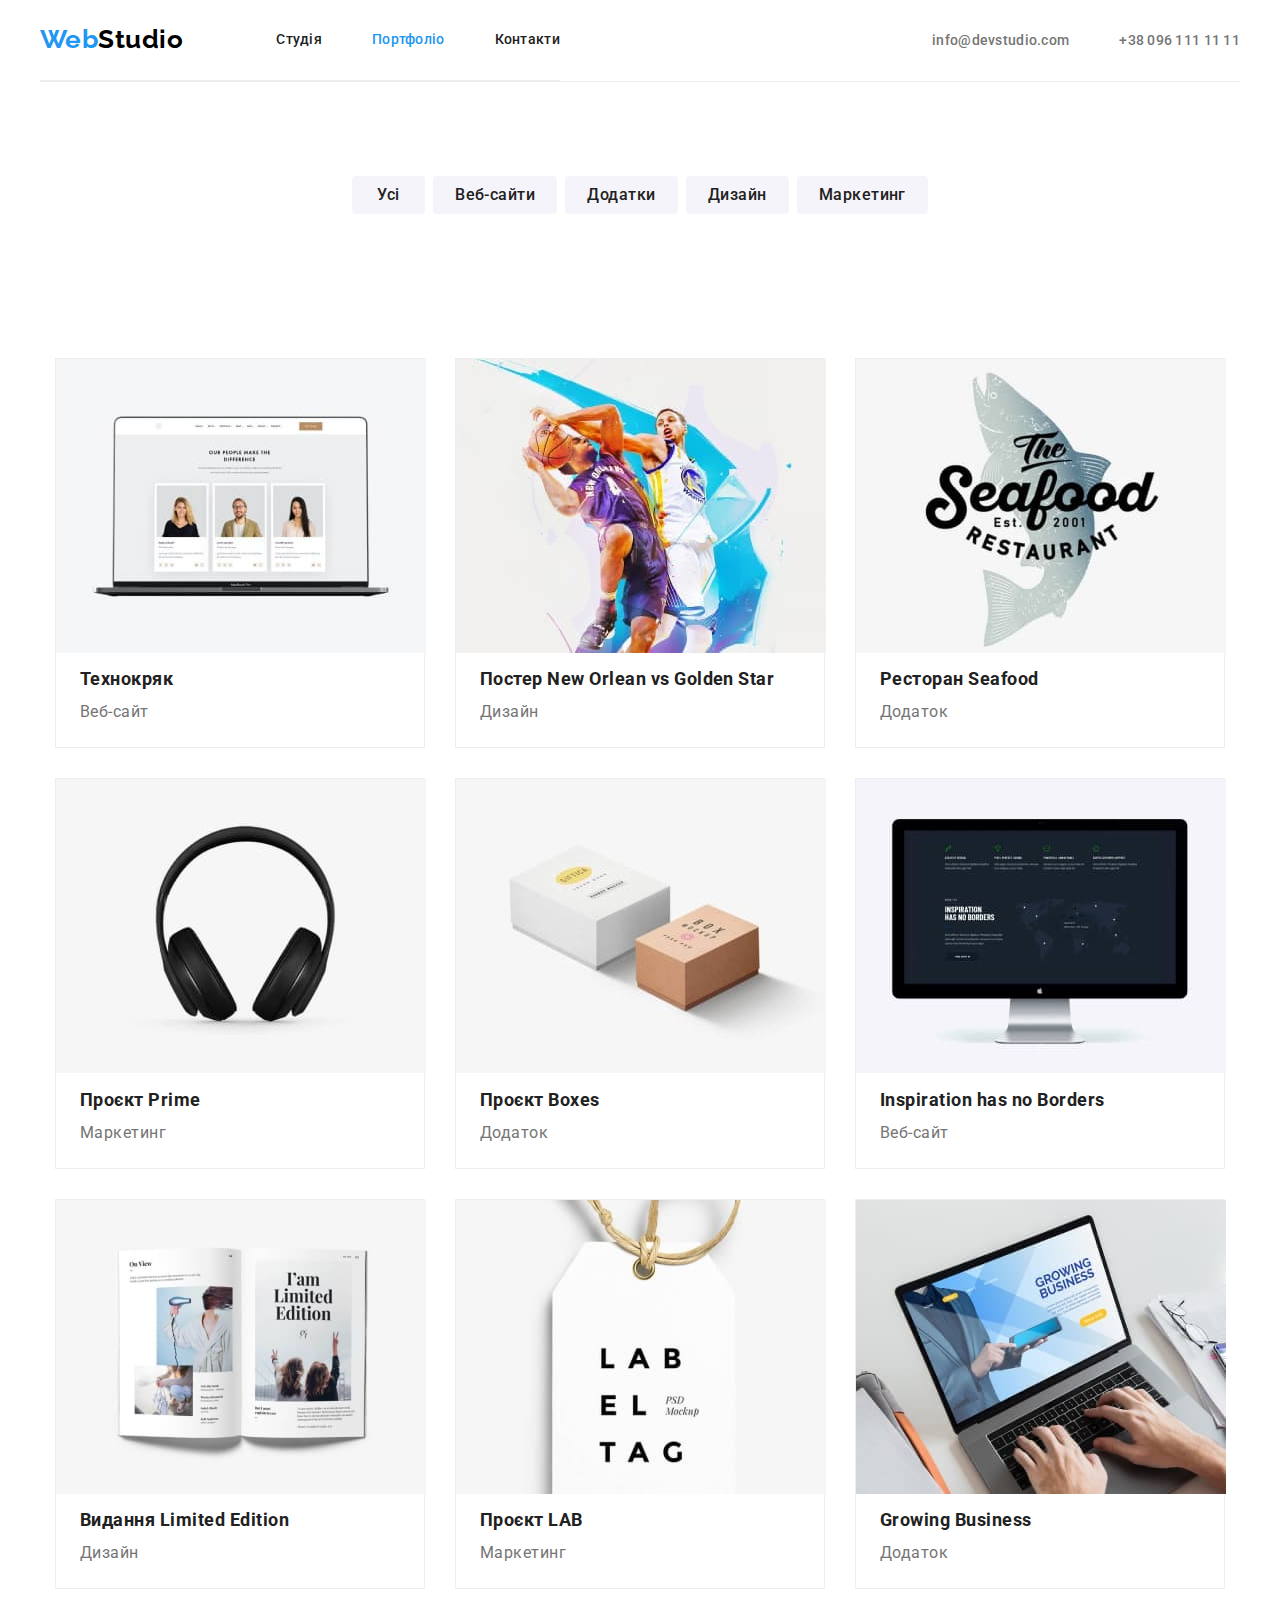
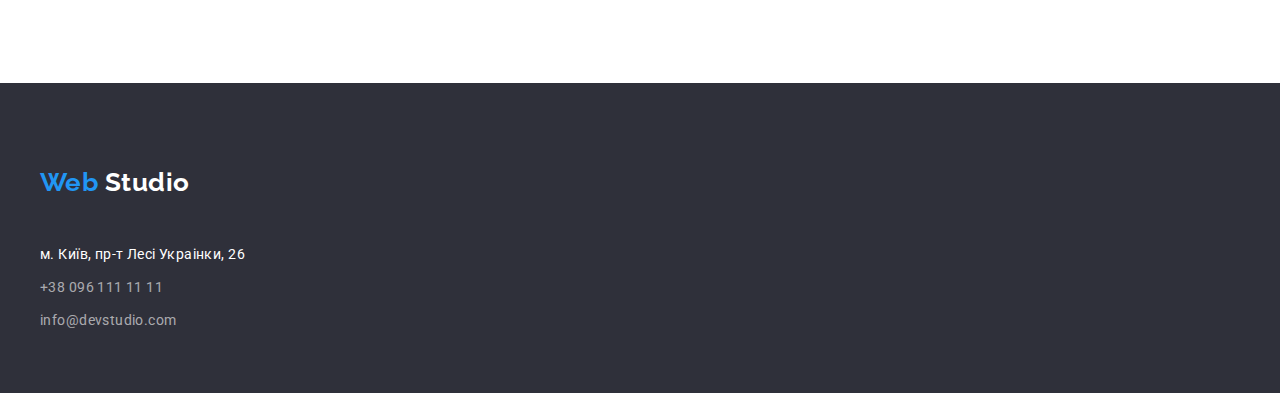
==== commit e13c41b0: "fixed portfilio heder" ====
--- a/portfolio.html
+++ b/portfolio.html
@@ -15,45 +15,46 @@
 </head>
 
 <body>
-  <header class="page-header">
-    <div class="container">
-      <div class="main-nav-studio">
-        <nav class="main-nav-studio">
-          <div class="logo-container">
-            <a href="./index.html" lang="en" class="logo link item">
-              Web
-              <span class="logo-header">Studio</span>
-            </a>
-          </div>
+ <!-- Header -->
+ <header class="page-header">
+  <div class="container">
+    <div class="main-nav-studio">
+      <nav class="main-nav-studio">
+        <div class="logo-container">
+          <a href="./index.html" lang="en" class="logo link item">
+            Web
+            <span class="logo-header">Studio</span>
+          </a>
+        </div>
 
-          <ul class="main-nav list">
-            <li class="item">
-              <a href="./index.html" class="nav-link link current">Студія</a>
-            </li>
-            <li class="item">
-              <a href="./portfolio.html" class="nav-link link">Портфоліо</a>
-            </li>
-            <li class="item">
-              <a href="#" class="nav-link link">Контакти</a>
-            </li>
-          </ul>
-        </nav>
-
-        <ul class="header-contacts list">
+        <ul class="main-nav list">
           <li class="item">
-            <a href="mailto:info@devstudio.com" lang="en" class="header-contacts link">
-              info@devstudio.com
-            </a>
+            <a href="./index.html" class="nav-link link">Студія</a>
           </li>
           <li class="item">
-            <a href="tel:+380961111111" class="header-contacts link">
-              +38 096 111 11 11
-            </a>
+            <a href="./portfolio.html" class="nav-link link current">Портфоліо</a>
+          </li>
+          <li class="item">
+            <a href="#" class="nav-link link">Контакти</a>
           </li>
         </ul>
-      </div>
+      </nav>
+
+      <ul class="header-contacts list">
+        <li class="item">
+          <a href="mailto:info@devstudio.com" lang="en" class="header-contacts link">
+            info@devstudio.com
+          </a>
+        </li>
+        <li class="item">
+          <a href="tel:+380961111111" class="header-contacts link">
+            +38 096 111 11 11
+          </a>
+        </li>
+      </ul>
     </div>
-  </header>
+  </div>
+</header>
 
   <main>
     <!-- Nav-buttons -->
--- a/css/styles.css
+++ b/css/styles.css
@@ -58,7 +58,6 @@
     padding-left: 15px;
     padding-right: 15px;
     margin: 0 auto;
-    outline: 2px solid blueviolet;
 }
 
 .section {
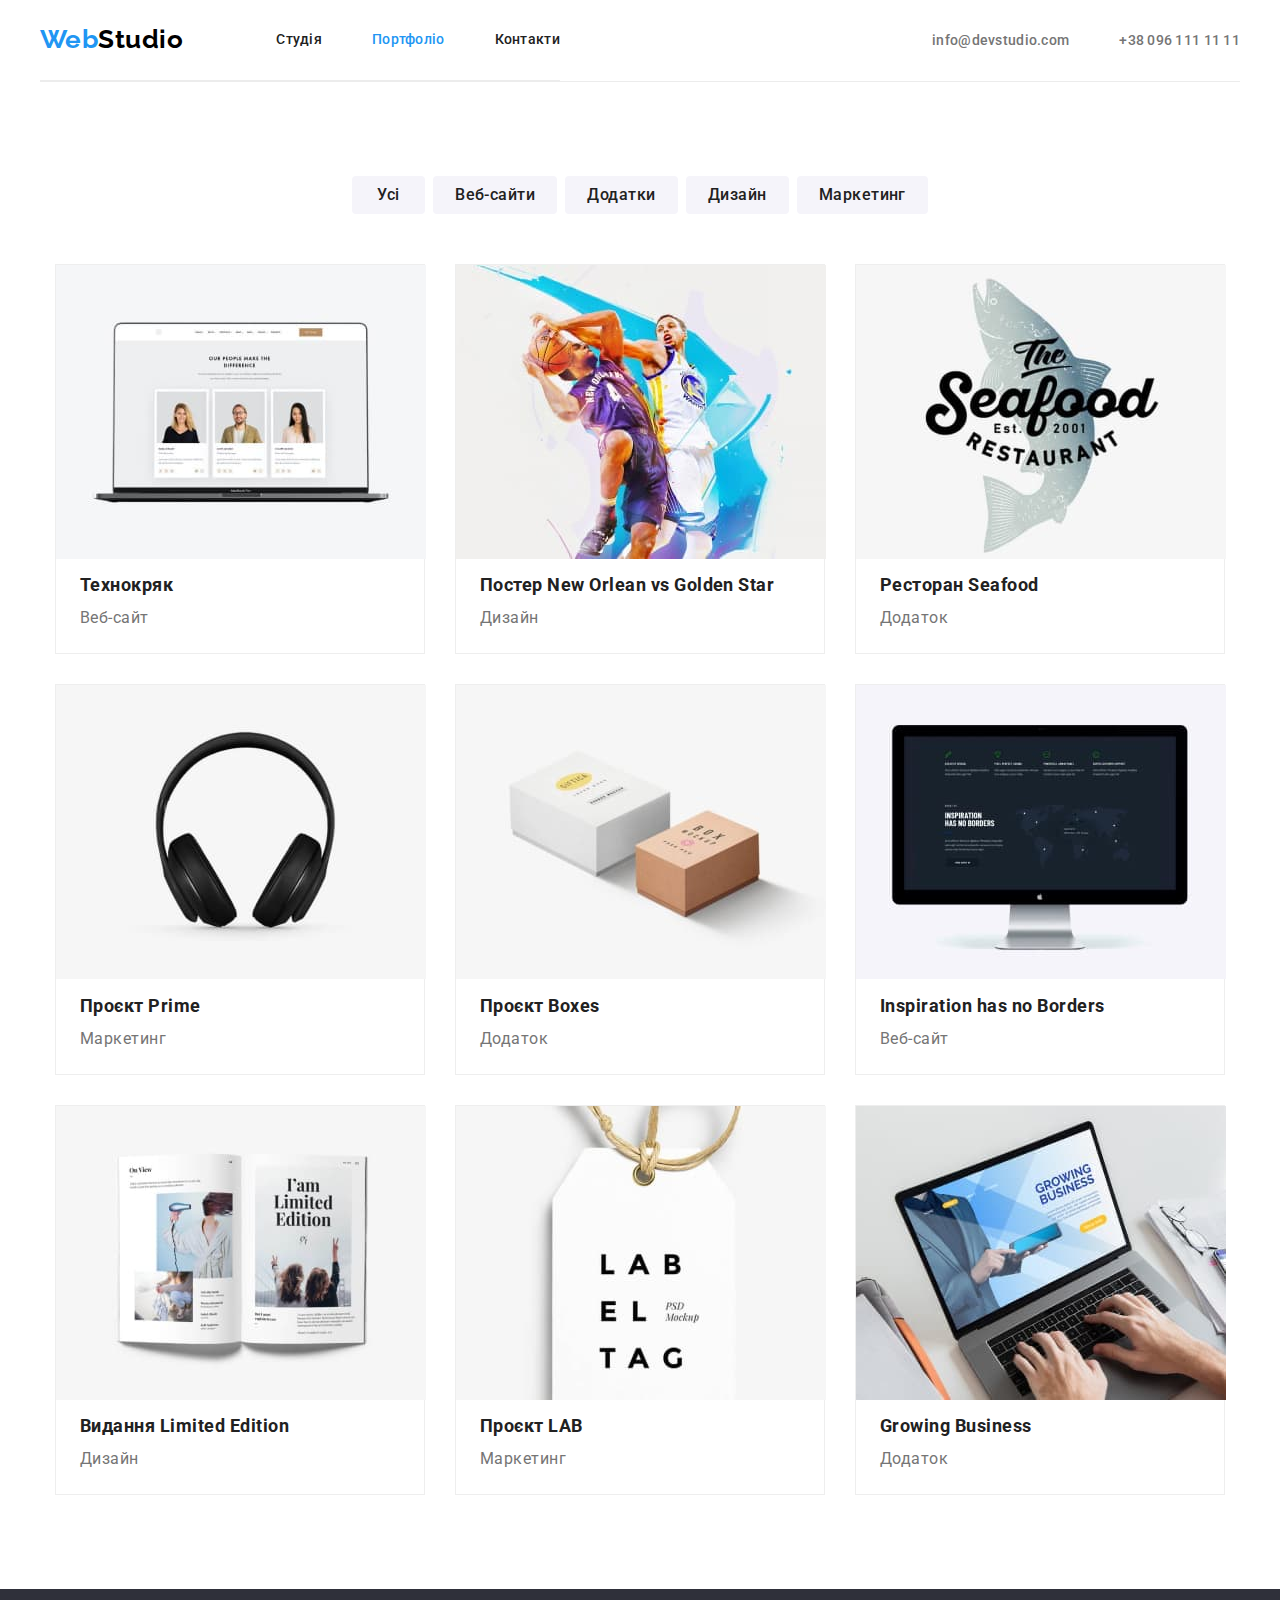
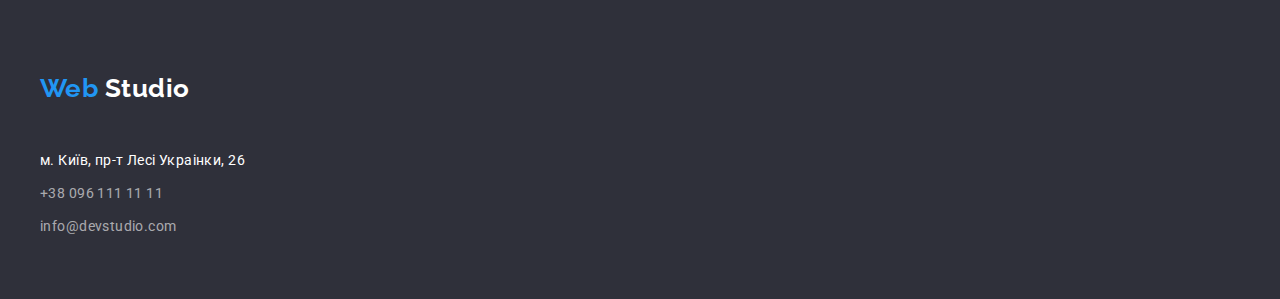
==== commit 0d3d86e6: "fixed bags" ====
--- a/portfolio.html
+++ b/portfolio.html
@@ -15,46 +15,46 @@
 </head>
 
 <body>
- <!-- Header -->
- <header class="page-header">
-  <div class="container">
-    <div class="main-nav-studio">
-      <nav class="main-nav-studio">
-        <div class="logo-container">
-          <a href="./index.html" lang="en" class="logo link item">
-            Web
-            <span class="logo-header">Studio</span>
-          </a>
-        </div>
+  <!-- Header -->
+  <header class="page-header">
+    <div class="container">
+      <div class="main-nav-studio">
+        <nav class="main-nav-studio">
+          <div class="logo-container">
+            <a href="./index.html" lang="en" class="logo link item">
+              Web
+              <span class="logo-header">Studio</span>
+            </a>
+          </div>
 
-        <ul class="main-nav list">
+          <ul class="main-nav list">
+            <li class="item">
+              <a href="./index.html" class="nav-link link">Студія</a>
+            </li>
+            <li class="item">
+              <a href="./portfolio.html" class="nav-link link current">Портфоліо</a>
+            </li>
+            <li class="item">
+              <a href="#" class="nav-link link">Контакти</a>
+            </li>
+          </ul>
+        </nav>
+
+        <ul class="header-contacts list">
           <li class="item">
-            <a href="./index.html" class="nav-link link">Студія</a>
+            <a href="mailto:info@devstudio.com" lang="en" class="header-contacts link">
+              info@devstudio.com
+            </a>
           </li>
           <li class="item">
-            <a href="./portfolio.html" class="nav-link link current">Портфоліо</a>
-          </li>
-          <li class="item">
-            <a href="#" class="nav-link link">Контакти</a>
+            <a href="tel:+380961111111" class="header-contacts link">
+              +38 096 111 11 11
+            </a>
           </li>
         </ul>
-      </nav>
-
-      <ul class="header-contacts list">
-        <li class="item">
-          <a href="mailto:info@devstudio.com" lang="en" class="header-contacts link">
-            info@devstudio.com
-          </a>
-        </li>
-        <li class="item">
-          <a href="tel:+380961111111" class="header-contacts link">
-            +38 096 111 11 11
-          </a>
-        </li>
-      </ul>
+      </div>
     </div>
-  </div>
-</header>
+  </header>
 
   <main>
     <!-- Nav-buttons -->
@@ -69,10 +69,10 @@
           <li class="item"><button type="button" class="nav-buttons">Маркетинг</button></li>
         </ul>
       </div>
-    </section>
 
-    <!-- Poftfolio items -->
-    <section class="items section">
+
+      <!-- Poftfolio items -->
+
       <div class="container">
         <h2 class="visually-hidden">Категорії портфоліо</h2>
         <ul class="list card-items">
@@ -134,7 +134,6 @@
   <footer class="footer">
 
     <div class="container">
-
       <a href="./index.html" lang="en" class="logo link footer-log">
         Web
         <span class="logo-footer">Studio</span>
--- a/css/styles.css
+++ b/css/styles.css
@@ -54,7 +54,7 @@
 }
 
 .container {
-    width: 1230px;
+    max-width: 1230px;
     padding-left: 15px;
     padding-right: 15px;
     margin: 0 auto;
@@ -154,13 +154,15 @@
 }
 
 /* Hero */
-.hero {
+.hero.section {
+    padding: 200px 0;
     background-color: var(--hero-bgr);
     text-align: center;
 }
 
 .hero-tittle {
-    margin-bottom: 30px;
+    margin: 0 auto 30px;
+    max-width: 696px;
     font-weight: 900;
     font-size: 44px;
     line-height: 1.36;
@@ -243,8 +245,6 @@
 .list.projects-list {
     display: flex;
     flex-wrap: wrap;
-    margin-left: auto;
-    margin-right: auto;
     justify-content: space-between;
 }
 
@@ -277,6 +277,15 @@
 
 .list.team-list .item:not(:last-child) {
     margin-right: 30px;
+}
+
+.item .team-foto {
+    display: block;
+}
+
+.team-card-text {
+    padding: 30px 10px;
+    background-color: var(--main-bgr);
 }
 
 
@@ -357,6 +366,7 @@
     background: var(--secondary-bgr);
     border: none;
     border-radius: 4px;
+    cursor: pointer;
 }
 
 .nav-buttons:hover,
@@ -376,8 +386,8 @@
     margin-right: 8px;
 }
 
-.portfolio-nav {
-    padding-bottom: 50px;
+.portfolio-nav-buttons {
+    margin-bottom: 50px;
 }
 
 /* <!-- Poftfolio items --> */
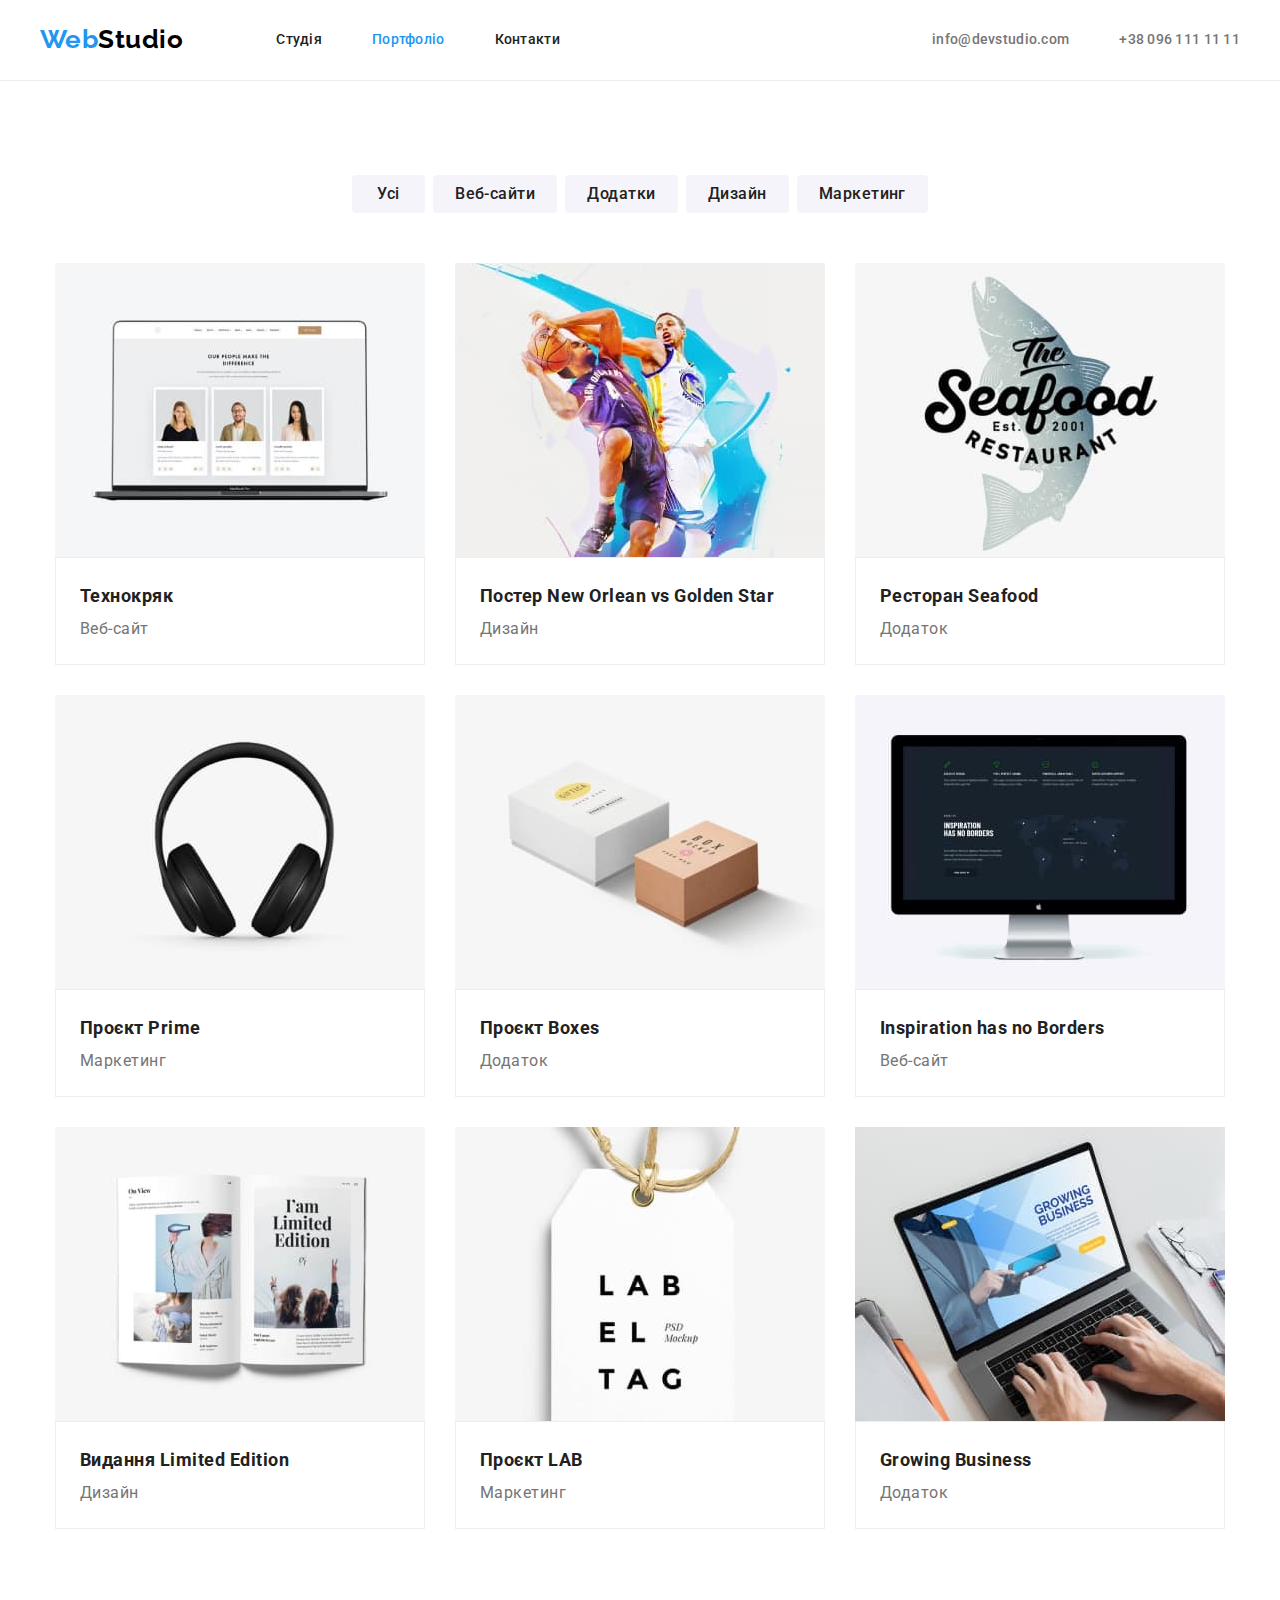
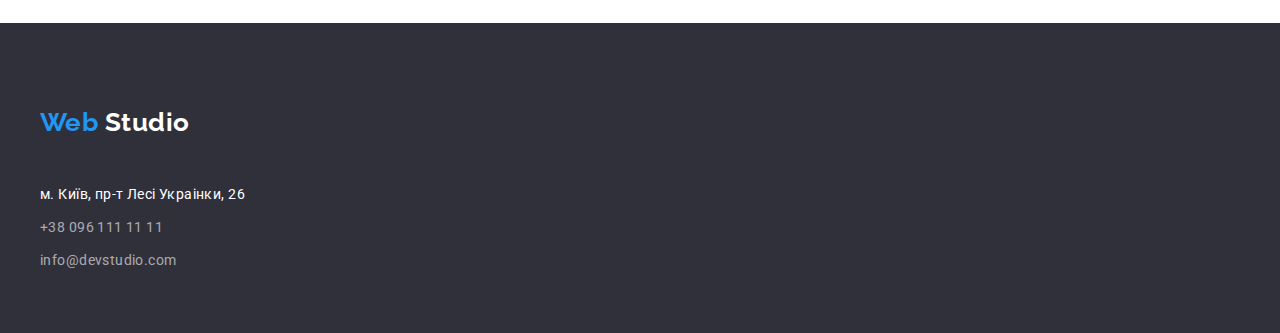
==== commit 2394ed7f: "fixed bags on portfolio page" ====
--- a/portfolio.html
+++ b/portfolio.html
@@ -77,52 +77,73 @@
         <h2 class="visually-hidden">Категорії портфоліо</h2>
         <ul class="list card-items">
           <li class="card-item">
-            <img src="./images/technokryak.jpg" alt="Відкрита сторінка веб сайту на екрані ноутбука" width="370" />
+            <img src="./images/technokryak.jpg" alt="Відкрита сторінка веб сайту на екрані ноутбука"
+              class="portfolio-image" width="370" />
             <div class="card-text">
               <h3 class="items-title">Технокряк</h3>
               <p class="items-description">Веб-сайт</p>
+            </div>
           </li>
           <li class="card-item">
-            <img src="./images/poster_new_orlean.jpg" alt="Два баскетболісти в процесі гри" width="370" />
-            <h3 class="items-title">Постер New Orlean vs Golden Star</h3>
-            <p class="items-description">Дизайн</p>
+            <img src="./images/poster_new_orlean.jpg" alt="Два баскетболісти в процесі гри" class="portfolio-image"
+              width="370" />
+            <div class="card-text">
+              <h3 class="items-title">Постер New Orlean vs Golden Star</h3>
+              <p class="items-description">Дизайн</p>
+            </div>
           </li>
           <li class="card-item">
-            <img src="./images/seafood.jpg" alt="Логотип ресторану морської кухні" width="370" />
-            <h3 class="items-title">Ресторан Seafood</h3>
-            <p class="items-description">Додаток</p>
+            <img src="./images/seafood.jpg" alt="Логотип ресторану морської кухні" class="portfolio-image"
+              width="370" />
+            <div class="card-text">
+              <h3 class="items-title">Ресторан Seafood</h3>
+              <p class="items-description">Додаток</p>
+            </div>
           </li>
           <li class="card-item">
-            <img src="./images/prime.jpg" alt="Навушники" width="370" />
-            <h3 class="items-title">Проєкт Prime</h3>
-            <p class="items-description">Маркетинг</p>
+            <img src="./images/prime.jpg" alt="Навушники" class="portfolio-image" width="370" />
+            <div class="card-text">
+              <h3 class="items-title">Проєкт Prime</h3>
+              <p class="items-description">Маркетинг</p>
+            </div>
           </li>
           <li class="card-item">
-            <img src="./images/boxes.jpg" alt="Дві коробки" width="370" />
-            <h3 class="items-title">Проєкт Boxes</h3>
-            <p class="items-description">Додаток</p>
+            <img src="./images/boxes.jpg" alt="Дві коробки" class="portfolio-image" width="370" />
+            <div class="card-text">
+              <h3 class="items-title">Проєкт Boxes</h3>
+              <p class="items-description">Додаток</p>
+            </div>
           </li>
           <li class="card-item">
-            <img src="./images/inspiration.jpg" alt="Веб-сайт на екрані ком'ютера" width="370" />
-            <h3 class="items-title">Inspiration has no Borders</h3>
-            <p class="items-description">Веб-сайт</p>
+            <img src="./images/inspiration.jpg" alt="Веб-сайт на екрані ком'ютера" class="portfolio-image"
+              width="370" />
+            <div class="card-text">
+              <h3 class="items-title">Inspiration has no Borders</h3>
+              <p class="items-description">Веб-сайт</p>
+            </div>
           </li>
           <li class="card-item">
-            <img src="./images/limited_edition.jpg" alt="Відкрита книга з картинками і текстом" width="370" />
+            <img src="./images/limited_edition.jpg" alt="Відкрита книга з картинками і текстом" class="portfolio-image"
+              width="370" />
             <div class="card-text">
               <h3 class="items-title">Видання Limited Edition</h3>
               <p class="items-description">Дизайн</p>
             </div>
           </li>
           <li class="card-item">
-            <img src="./images/lab.jpg" alt="Брелок" width="370" />
-            <h3 class="items-title">Проєкт LAB</h3>
-            <p class="items-description">Маркетинг</p>
+            <img src="./images/lab.jpg" alt="Брелок" class="portfolio-image" width="370" />
+            <div class="card-text">
+              <h3 class="items-title">Проєкт LAB</h3>
+              <p class="items-description">Маркетинг</p>
+            </div>
           </li>
           <li class="card-item">
-            <img src="./images/growing_business.jpg" alt="Руки на клавіатурі ноутбука" width="370" />
-            <h3 class="items-title">Growing Business</h3>
-            <p class="items-description">Додаток</p>
+            <img src="./images/growing_business.jpg" alt="Руки на клавіатурі ноутбука" class="portfolio-image"
+              width="370" />
+            <div class="card-text">
+              <h3 class="items-title">Growing Business</h3>
+              <p class="items-description">Додаток</p>
+            </div>
           </li>
         </ul>
       </div>
--- a/css/styles.css
+++ b/css/styles.css
@@ -19,7 +19,8 @@
     --primery-fonts: 'Roboto', sans-serif;
     --logo-fonts: 'Raleway', sans-serif;
     --person-card-shedow: 0px 1px 3px rgba(0, 0, 0, 0.12), 0px 1px 1px rgba(0, 0, 0, 0.14), 0px 2px 1px rgba(0, 0, 0, 0.2);
-    --portfolio-cards-brd: 1px solid #EEEEEE;
+    --portfolio-cards-brd: #EEEEEE;
+    ;
 }
 
 h1,
@@ -150,6 +151,9 @@
 .main-nav-studio {
     display: flex;
     align-items: center;
+}
+
+.page-header {
     border-bottom: 1px solid var(--border-btm);
 }
 
@@ -284,8 +288,11 @@
 }
 
 .team-card-text {
+    min-width: 370px;
     padding: 30px 10px;
     background-color: var(--main-bgr);
+    border: 1px solid var(--portfolio-cards-brd);
+    border-top: none;
 }
 
 
@@ -391,16 +398,24 @@
 }
 
 /* <!-- Poftfolio items --> */
+
+.portfolio-image {
+    display: block;
+}
+
 .items-title {
-    padding-left: 24px;
     font-size: 18px;
     line-height: 2;
     color: var(--secondary-text-color);
 }
 
+.card-item .card-text {
+    min-width: 370px;
+    padding: 20px 24px;
+    border: 1px solid var(--portfolio-cards-brd);
+}
+
 .items-description {
-    padding-left: 24px;
-    padding-bottom: 20px;
     line-height: 1.88;
 }
 
@@ -411,10 +426,9 @@
 }
 
 .card-item {
-    width: 370px;
     margin-right: 30px;
     margin-bottom: 30px;
-    border: var(--portfolio-cards-brd);
+    /* border: var(--portfolio-cards-brd); */
 }
 
 .card-item:nth-child(3n) {
